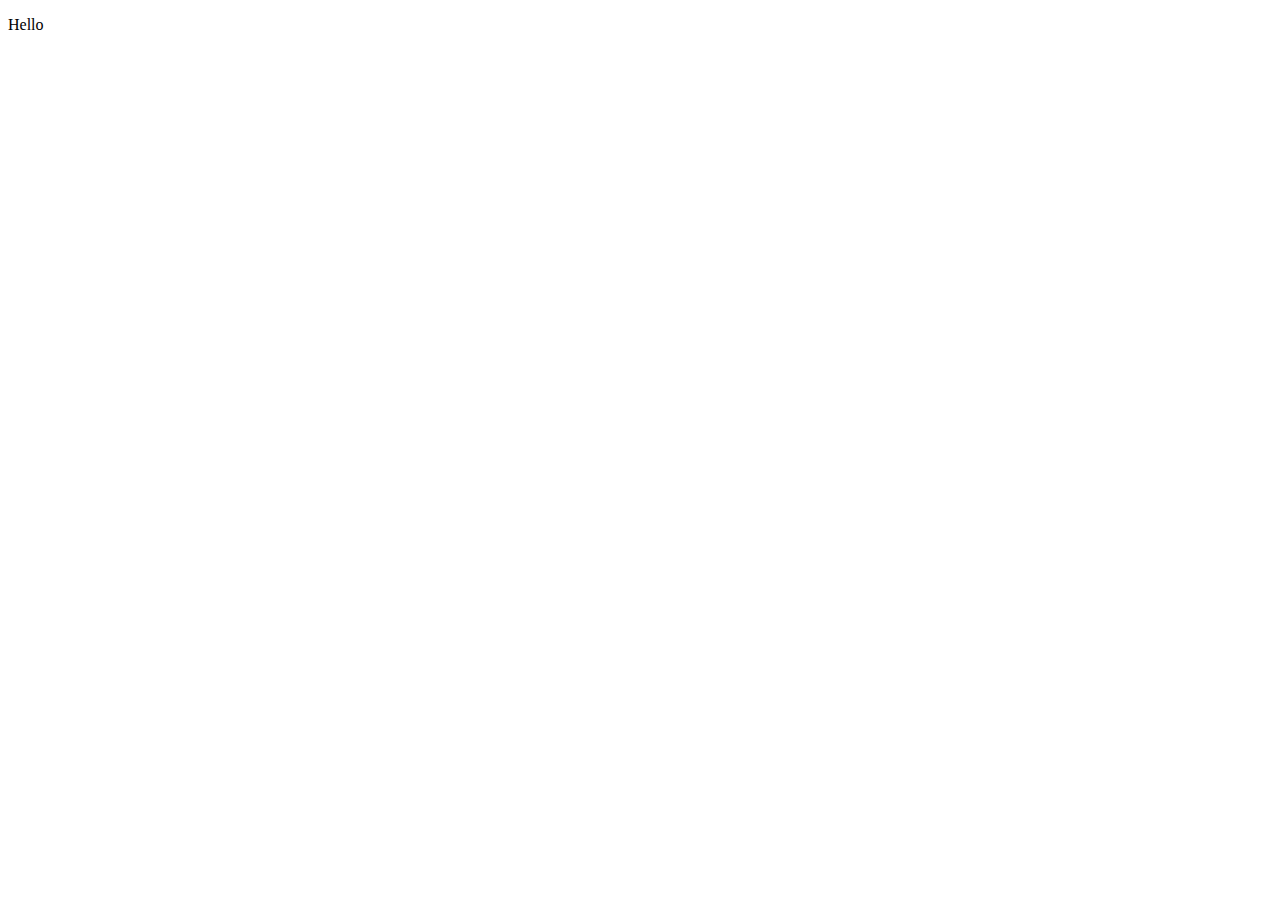
==== index.html @ 4782beea "Create html" ====
<!DOCTYPE html>
<html lang="en">
<head>
    <meta charset="UTF-8">
    <meta http-equiv="X-UA-Compatible" content="IE=edge">
    <meta name="viewport" content="width=device-width, initial-scale=1.0">
    <title>Document</title>
</head>
<body>
    <p>Hello</p>
</body>
</html>
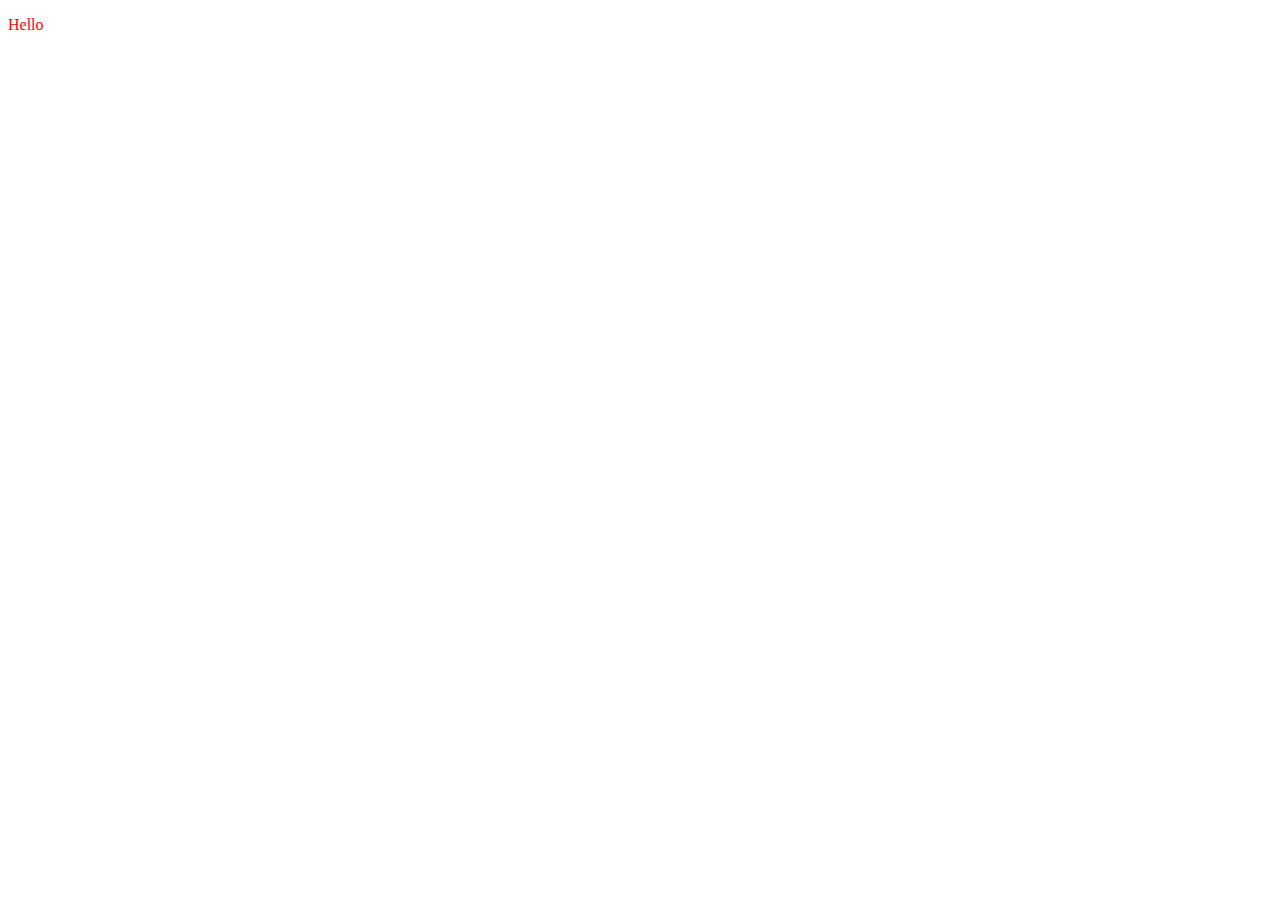
==== commit 0707d960: "change html" ====
--- a/index.html
+++ b/index.html
@@ -4,6 +4,7 @@
     <meta charset="UTF-8">
     <meta http-equiv="X-UA-Compatible" content="IE=edge">
     <meta name="viewport" content="width=device-width, initial-scale=1.0">
+    <link rel="stylesheet" href="style.css">
     <title>Document</title>
 </head>
 <body>
--- a/style.css
+++ b/style.css
@@ -0,0 +1,4 @@
+p
+{
+    color: red;
+}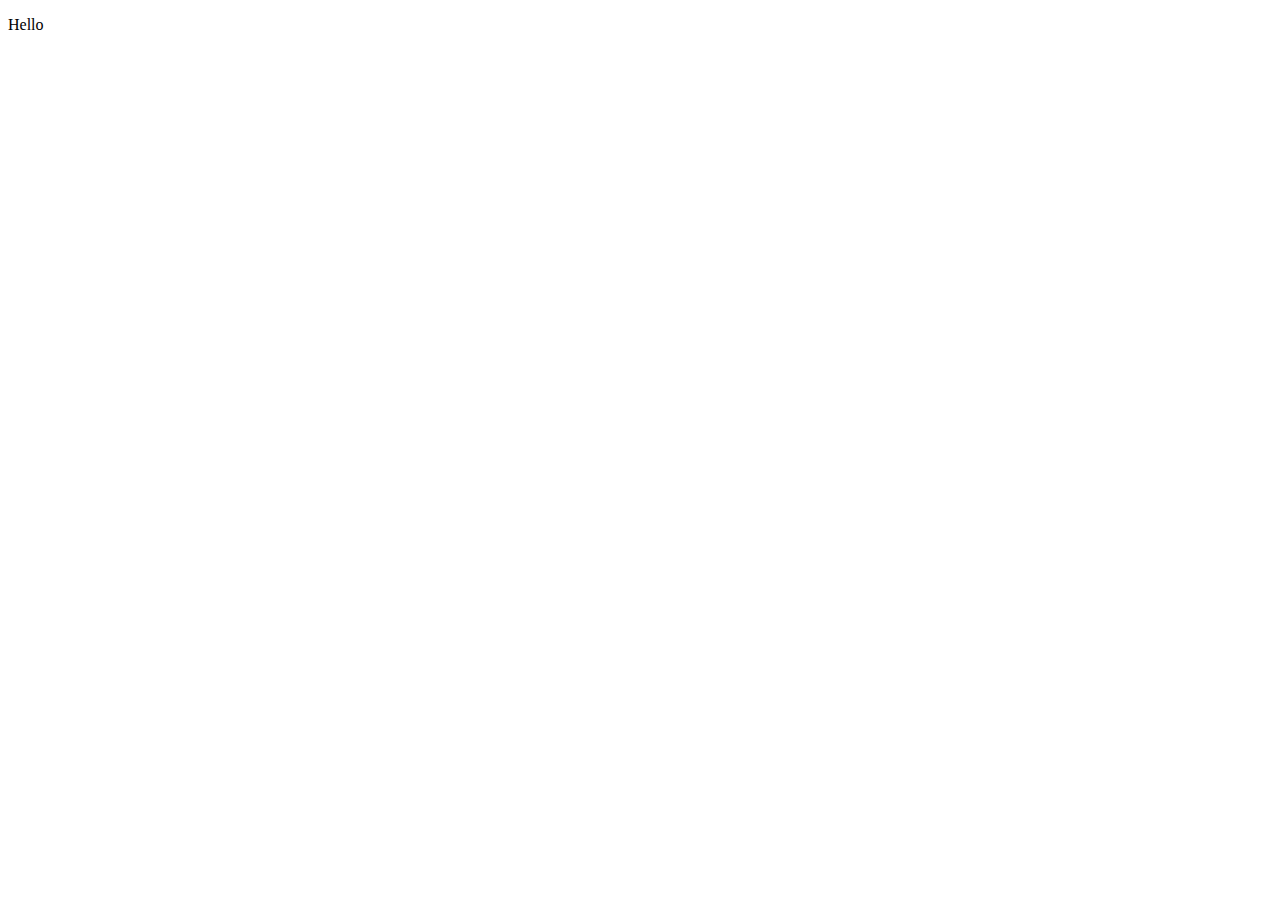
==== commit 57043467: "Revert "change html"" ====
--- a/index.html
+++ b/index.html
@@ -4,7 +4,6 @@
     <meta charset="UTF-8">
     <meta http-equiv="X-UA-Compatible" content="IE=edge">
     <meta name="viewport" content="width=device-width, initial-scale=1.0">
-    <link rel="stylesheet" href="style.css">
     <title>Document</title>
 </head>
 <body>
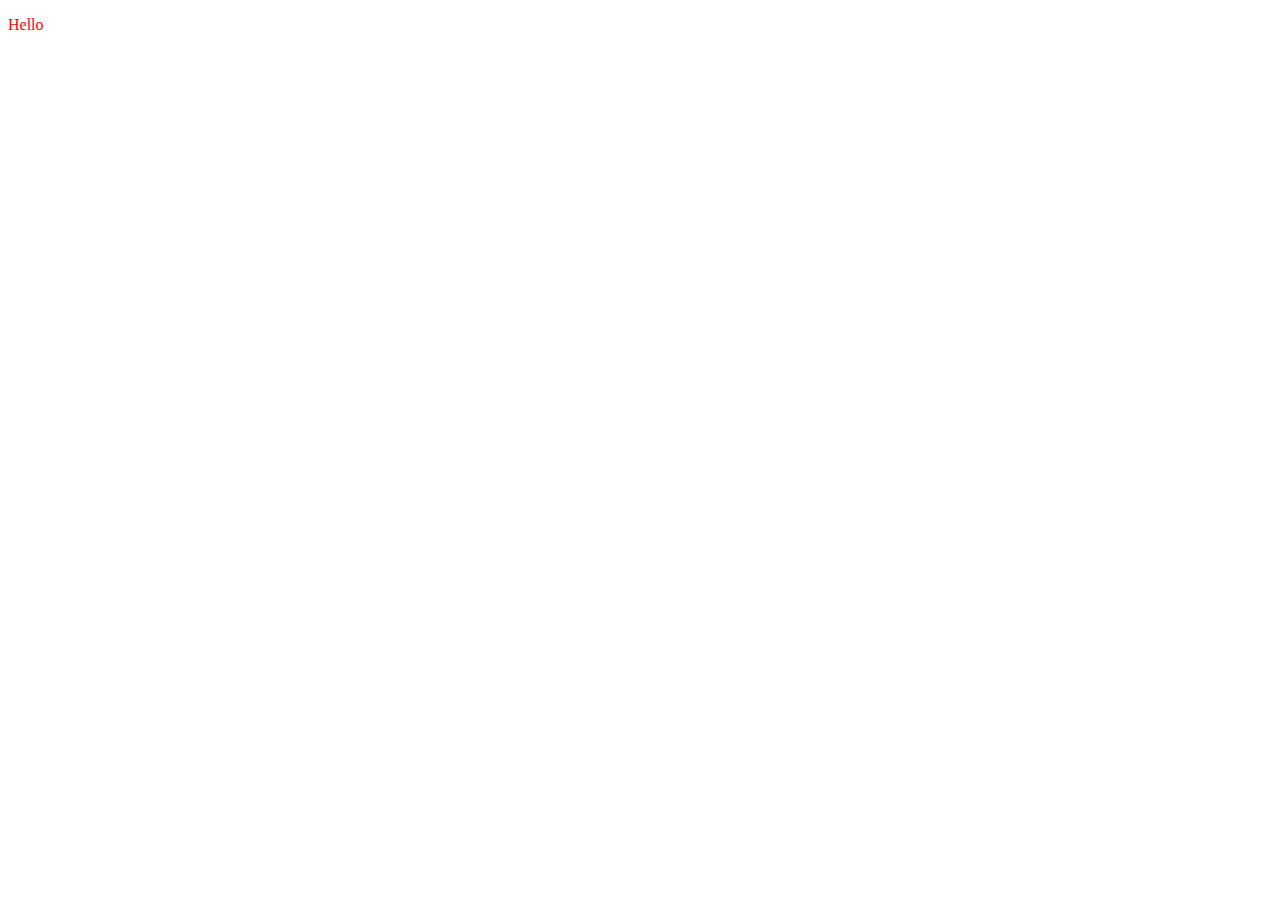
==== commit 386bedc5: "changes" ====
--- a/index.html
+++ b/index.html
@@ -4,6 +4,7 @@
     <meta charset="UTF-8">
     <meta http-equiv="X-UA-Compatible" content="IE=edge">
     <meta name="viewport" content="width=device-width, initial-scale=1.0">
+    <link rel="stylesheet" href="style.css">
     <title>Document</title>
 </head>
 <body>
--- a/style.css
+++ b/style.css
@@ -0,0 +1,4 @@
+p
+{
+    color: red;
+}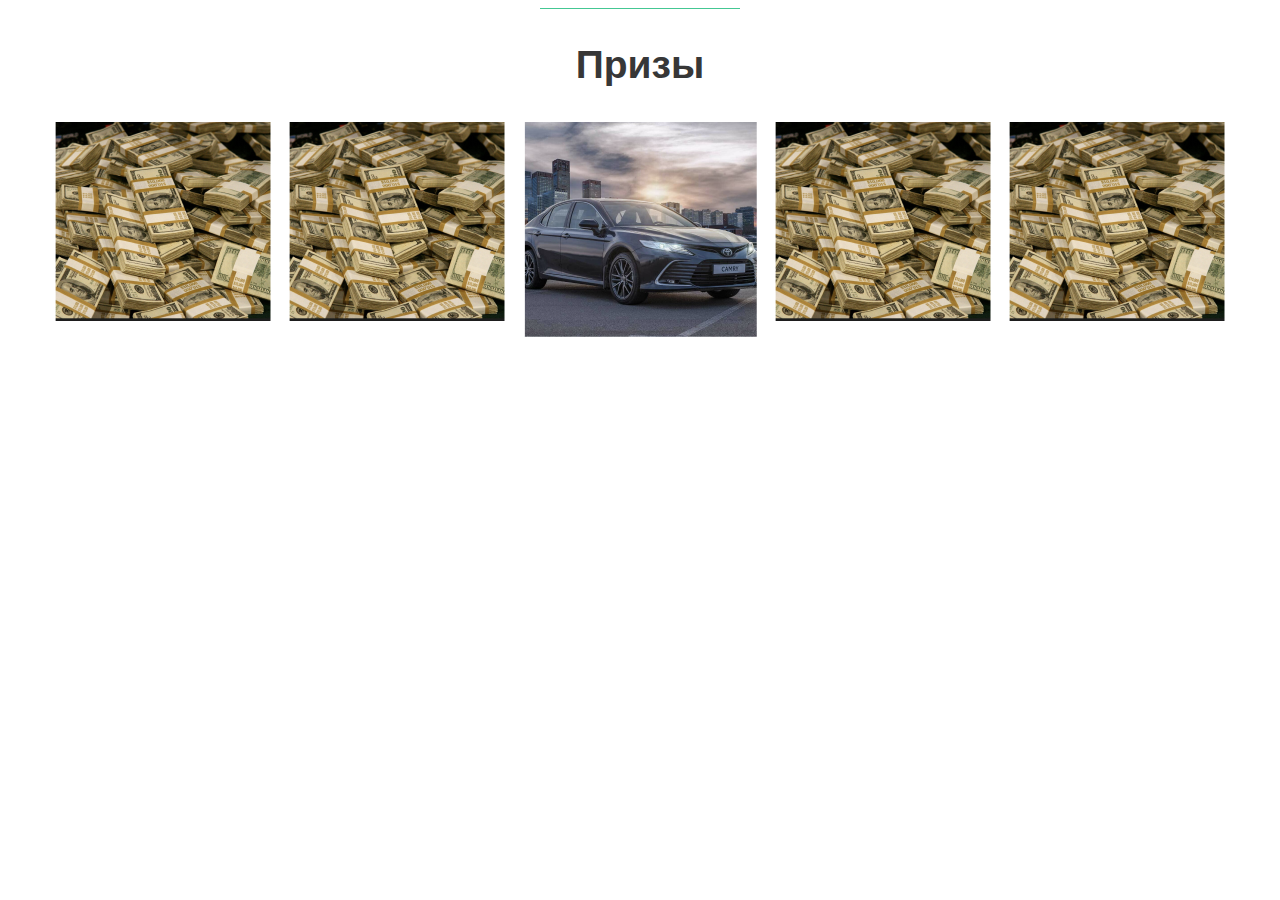
==== commit de02b08f: "chng" ====
--- a/index.html
+++ b/index.html
@@ -5,9 +5,32 @@
     <meta http-equiv="X-UA-Compatible" content="IE=edge">
     <meta name="viewport" content="width=device-width, initial-scale=1.0">
     <link rel="stylesheet" href="style.css">
+    <link href="https://fonts.googleapis.com/css2?family=Work+Sans:wght@400;500;600&display=swap" rel="stylesheet">
     <title>Document</title>
 </head>
 <body>
-    <p>Hello</p>
+    <section>
+        <div class="container">
+            <div class="line"></div>
+            <h2 class="title">Призы</h2>
+            <div class="prize">
+                <div class="prize__item">
+                    <img src="./images/money.png" alt="prize">
+                </div>
+                <div class="prize__item">
+                    <img src="./images/money.png" alt="prize">
+                </div>
+                <div class="prize__item">
+                    <img src="./images/car.png" alt="prize">
+                </div>
+                <div class="prize__item">
+                    <img src="./images/money.png" alt="prize">
+                </div>
+                <div class="prize__item">
+                    <img src="./images/money.png" alt="prize">
+                </div>
+            </div>
+        </div>
+    </section>
 </body>
 </html>--- a/style.css
+++ b/style.css
@@ -1,4 +1,23 @@
-p
-{
-    color: red;
+.container{
+    max-width: 1170px;
+    margin: auto;
+    height: 500px;
+}
+.line{
+    background: #44C793;
+    width: 200px;
+    height: 1px;
+    margin: auto;
+}
+.title{
+    color:rgb(55,55,55);
+    font-size: 39px;
+    line-height: 48px;
+    text-align: center;
+    font-family: 'Work Sans', sans-serif;
+    font-weight: 600;
+}
+.prize{
+    display: flex;
+    justify-content: space-between;
 }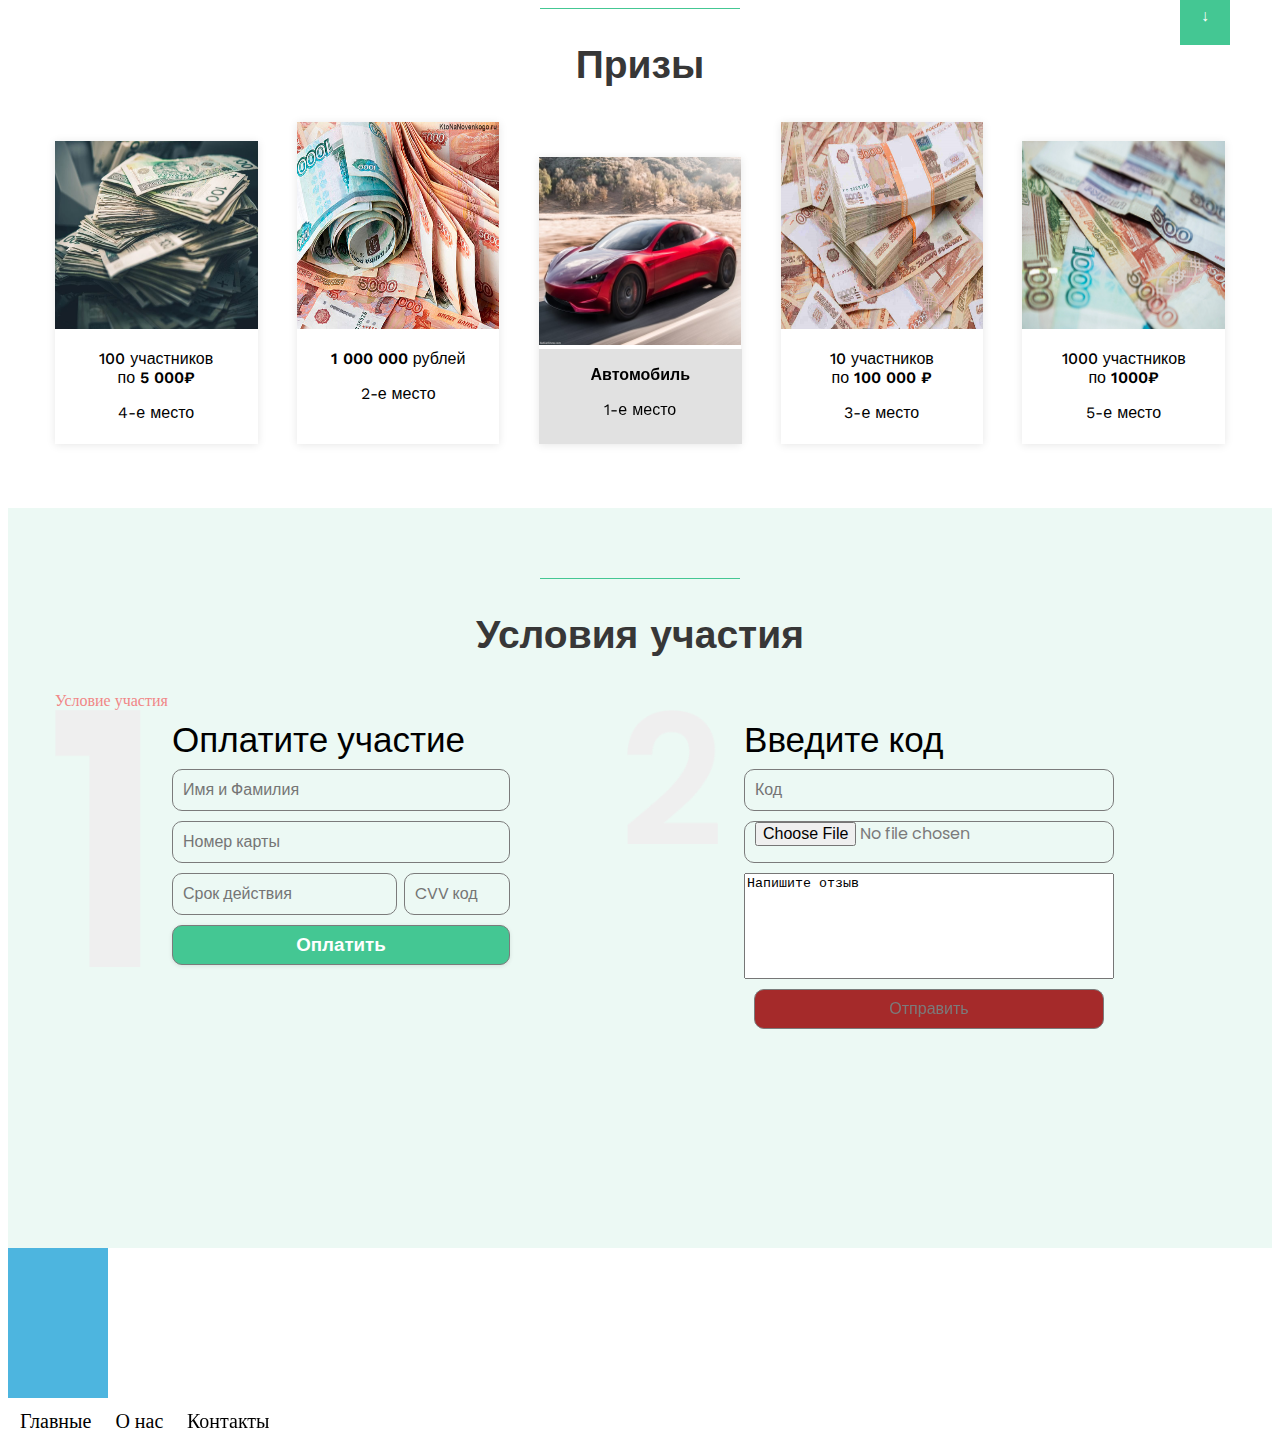
==== commit 8cef285b: "dsfdsf" ====
--- a/index.html
+++ b/index.html
@@ -6,31 +6,121 @@
     <meta name="viewport" content="width=device-width, initial-scale=1.0">
     <link rel="stylesheet" href="style.css">
     <link href="https://fonts.googleapis.com/css2?family=Work+Sans:wght@400;500;600&display=swap" rel="stylesheet">
+    <link href="https://fonts.googleapis.com/css2?family=Poppins:wght@400;500;600&display=swap" rel="stylesheet">
+    <link rel="stylesheet" href="./libs/fontawesome/all.min.css">
     <title>Document</title>
 </head>
 <body>
+    <div class="row">
+        <ul>
+            <li>1</li>
+            <li>2</li>
+            <li>3</li>
+            <li>4</li>
+            <li>5</li>
+            <li>6</li>
+            <li>7</li>
+            <li>8</li>
+            <li>9</li>
+            <li>10</li>
+            <li>&darr;</li>
+        </ul>
+    </div>
     <section>
         <div class="container">
             <div class="line"></div>
             <h2 class="title">Призы</h2>
             <div class="prize">
                 <div class="prize__item">
-                    <img src="./images/money.png" alt="prize">
+                    <img src="./images/money1.jpg" alt="prize">
+                    <div class="prize__content">
+                        <p class="prize__name">100 участников<br>по <span class="font">5 000₽</span></p>
+                        <p class="prize__place">4-е место</p>
+                    </div>
                 </div>
                 <div class="prize__item">
-                    <img src="./images/money.png" alt="prize">
+                    <img src="./images/money2.jpg" alt="prize">
+                    <div class="prize__content">
+                        <p class="prize__name"> <span class="font">1 000 000 </span>рублей</p>
+                        <p class="prize__place">2-е место</p>
+                    </div>
                 </div>
                 <div class="prize__item">
-                    <img src="./images/car.png" alt="prize">
+                    <img src="./images/car.jpg" alt="prize">
+                    <div class="prize__content avto">
+                        <p class="prize__name"> <span class="font">Автомобиль</span></p>
+                        <p class="prize__place">1-е место</p>
+                    </div>
                 </div>
                 <div class="prize__item">
-                    <img src="./images/money.png" alt="prize">
+                    <img src="./images/money3.jpg" alt="prize">
+                    <div class="prize__content">
+                        <p class="prize__name">10 участников<br>по  <span class="font">100 000 ₽</span></p>
+                        <p class="prize__place">3-е место</p>
+                    </div>
                 </div>
                 <div class="prize__item">
-                    <img src="./images/money.png" alt="prize">
+                    <img src="./images/money4.jpg" alt="prize">
+                    <div class="prize__content">
+                        <p class="prize__name">1000 участников<br>по  <span class="font">1000₽</span></p>
+                        <p class="prize__place">5-е место</p>
+                    </div>
                 </div>
             </div>
         </div>
     </section>
+    <section hidden>
+        <div class="parent">
+            <div class="div1"> <h2><i class="fab fa-accessible-icon sss"></i>title 1</h2> Lorem ipsum dolor sit amet consectetur adipisicing elit. Pariatur tempora dolorum illum excepturi optio voluptas amet, natus, vitae fugiat, ducimus earum inventore aliquid nisi cumque expedita velit omnis unde quaerat?</div>
+            <div class="div2"> <img src="./images/moln.jpg" alt=""></div>
+            <img src="./images/moln.jpg" alt="" class="div2">
+            <div class="div3"> <h2><i class="fas fa-transgender sss"></i>title 2</h2>Lorem ipsum dolor sit amet consectetur adipisicing elit. Pariatur tempora dolorum illum excepturi optio voluptas amet, natus, vitae fugiat, ducimus earum inventore aliquid nisi cumque expedita velit omnis unde quaerat? </div>
+            <div class="div4"><img src="./images/car2.jpg" alt=""></div>
+            <div class="div5"><h2><i class="fas fa-menorah sss"></i>title 3</h2>Lorem ipsum dolor sit amet consectetur adipisicing elit. Pariatur tempora dolorum illum excepturi optio voluptas amet, natus, vitae fugiat, ducimus earum inventore aliquid nisi cumque expedita velit omnis unde quaerat? </div>
+            <div class="div6"><h2><i class="fas fa-user sss"></i>title 4</h2>Lorem ipsum dolor sit amet consectetur adipisicing elit. Pariatur tempora dolorum illum excepturi optio voluptas amet, natus, vitae fugiat, ducimus earum inventore aliquid nisi cumque expedita velit omnis unde quaerat? </div>
+            <div class="div7"><h2><i class="fab fa-watchman-monitoring sss"></i>title 5</h2>Lorem ipsum dolor sit amet consectetur adipisicing elit. Pariatur tempora dolorum illum excepturi optio voluptas amet, natus, vitae fugiat, ducimus earum inventore aliquid nisi cumque expedita velit omnis unde quaerat? </div>
+            <div class="div8"><img src="./images/car3.jpg" alt=""> </div>
+            </div>
+    </section>
+    <section class="conditions">
+        <div class="container">
+            <div class="line"></div>
+            <h2 class="title">Условия участия</h2>
+            <a href="https://www.google.com/">Условие участия</a>
+            <div class="form-wrapper">
+                <div class="form-wrapper__item">
+                <form class="form-for-card">
+                    <h3 class="form-title">Оплатите участие</h3>
+                    <input type="text" name="persoName" id="persoName" placeholder="Имя и Фамилия">
+                    <input type="text" name="cardNumber" id="cardNumber" placeholder="Номер карты">
+                    <div class="card-info">
+                        <input type="text" name="cardData" id="cardData" placeholder="Срок действия">
+                        <input type="text" name="cardCVV" id="cardCVV" placeholder="CVV код">
+                    </div>
+                    <input type="submit" value="Оплатить" class="submit">
+                </form>
+            </div>
+            <div class="form-wrapper__item">
+                <form class="form-for-card">
+                    <h3 class="form-title">Введите код</h3>
+                    <input type="text" name="persoCode" id="persoCode" placeholder="Код">
+                    <input type="file" name="persoFile" id="persoFile">
+                    <textarea name="review" id="review">Напишите отзыв</textarea>
+                    <input type="submit" value="Отправить" class="submitotpr">
+                </form>
+            </div>
+            </div>
+        </div>  
+    </section>
+    <section>
+        <div class="pseudo">
+
+        </div>
+        <div class="menu-demo">
+            <div class="menu-demo__item">Главные</div>
+            <div class="menu-demo__item">О нас</div>
+            <div class="menu-demo__item contacts">Контакты</div>
+        </div>
+    </section>
 </body>
 </html>--- a/style.css
+++ b/style.css
@@ -20,4 +20,285 @@
 .prize{
     display: flex;
     justify-content: space-between;
-}+    align-items: flex-end;
+}
+.prize__item{
+    box-shadow: 0px 0.858775px 8.58775px rgba(0, 0, 0, 0.1);
+    font-family: 'Work Sans', sans-serif;
+
+}
+.prize__item:nth-child(2n) img{
+    height: 207px;
+}
+.prize__content{
+    text-align: center;
+    height: 95px;
+    transition: all 2s ease-in-out;
+}
+.prize__item img{
+    width: 202.52px;
+    height: 187.52px;
+}
+.prize__name{
+    font-weight: 500;
+}
+.prize__place{
+    font-weight: 400;
+    margin: 0 0 15px;
+}
+.font{
+    font-weight: 600;
+}
+.parent {
+    display: grid;
+    grid-template-columns: 1.5fr 1.6fr repeat(2, 1fr) 1.6fr;
+    grid-template-rows: 1fr repeat(2, 1.5fr) 1fr;
+    grid-column-gap: 0px;
+    grid-row-gap: 0px;
+    }
+    
+    .div1 { grid-area: 1 / 1 / 2 / 5; }
+    .div2 { grid-area: 1 / 5 / 2 / 6; }
+    .div3 { grid-area: 2 / 1 / 4 / 2; }
+    .div4 { grid-area: 2 / 2 / 3 / 3; }
+    .div5 { grid-area: 2 / 3 / 3 / 6; }
+    .div6 { grid-area: 3 / 2 / 4 / 6; }
+    .div7 { grid-area: 4 / 1 / 5 / 4; }
+    .div8 { grid-area: 4 / 4 / 5 / 6; }
+.parent div{
+    border: 5px solid;
+}
+.parent img{
+    margin-top: 10px;
+    width: 200px;
+    height: 180px;
+    display: block;
+    margin-left: auto;
+    margin-right: auto
+}
+.sss{
+    font-size: 36px;
+}
+.form-wrapper{
+    display: flex;
+    justify-content: space-between;
+}
+.conditions{
+    background-color: #ECF9F4;
+    padding: 70px 0;
+    min-height: 600px;
+}
+.form-title{
+    font-family: 'Poppins', sans-serif;
+    font-style: normal;
+    font-weight: 500;
+    font-size: 35.06px;
+    line-height: 59px;
+    margin: 0;
+}
+.form-wrapper__item{
+    flex-basis: 50%;
+    background-repeat: no-repeat;
+    padding: 0 10%;
+    background-size: 15%;
+}
+.form-wrapper__item:first-child{
+    background-image: url(./images/1.png);
+}
+.form-wrapper__item:last-child{
+    background-image: url(./images/2.png);
+}
+.form-for-card{
+    display: flex;
+    flex-direction: column;
+}
+input{
+    height: 40px;
+    margin-bottom: 10px;
+    border: 1px solid rgba(123, 123, 123, 1);
+    color: rgba(123, 123, 123, 1);
+    border-radius: 10px;
+    background-color: #ECF9F4;
+    padding: 0 10px;
+    font-family: 'Poppins', sans-serif;
+    font-style: normal;
+    font-weight: normal;
+    font-size: 16px;
+    line-height: 24px;
+}
+.submit{
+    background-color: #44C793;
+    cursor: pointer;
+    box-shadow: 0px 1px 4px rgba(0, 0, 0, 0.1);
+    color: #fff;
+    font-family: 'Poppins', sans-serif;
+    font-style: normal;
+    font-weight: 600;
+    font-size: 18.7527px;
+    line-height: 28px;
+}
+.submit:hover{
+    background-color: aqua;
+    border-radius: 50px;
+    font-weight: bold;
+}
+.submitotpr{
+    display: inline-block;
+  vertical-align: middle;
+  transform: perspective(1px) translateZ(0);
+  box-shadow: 0 0 1px rgba(0, 0, 0, 0);
+  transition-duration: 0.3s;
+  transition-property: transform;
+  background-color: brown;
+  margin: 10px;
+}
+.submitotpr:hover, .submitotpr:focus, .submitotpr:active{
+    transform: rotate(4deg);
+}
+.avto{
+    position: relative;
+    overflow: hidden;
+    transform: perspective(1px) translateZ(0);
+    transition-property: color;
+    transition-duration: 0.3s;
+}
+.avto::before{
+content: "";
+  position: absolute;
+  z-index: -1;
+  top: 0;
+  left: 0;
+  right: 0;
+  bottom: 0;
+  background: #e1e1e1;
+  border-radius: 100%;
+  transform: scale(2);
+  transition-property: transform;
+  transition-duration: 0.3s;
+  transition-timing-function: ease-out;
+}
+.avto:hover, .avto:focus, .avto:active {
+    color: white;
+  }
+  .avto:hover:before, .avto:focus:before, .avto:active:before {
+    transform: scale(0);
+  }
+a{
+    text-decoration: none;
+    color: rgb(241, 135, 135);
+}
+a:visited{
+    text-decoration: none;
+    color: rgb(218, 103, 202);
+}
+.prize__content:hover{
+    background-color: antiquewhite;
+    border: 3px solid #44C793;
+
+}
+.card-info{
+    display: flex;
+    justify-content: space-between;
+}
+.card-info input:first-child{
+    width: 60%;
+}
+.card-info input:last-child{
+    width: 25%;
+}
+#review{
+    resize: none;
+    width: 364px;
+    height: 100px;
+}
+.otpr{
+    margin-top: 10px;
+}
+.row{
+    width: 50px;
+    background-color: #44C793;
+    color: #fff;
+    padding: 2px 0;
+    position: absolute;
+    top: -233px;
+    right: 50px;
+    transition: top 0.5s ease-in-out;
+}
+.row ul{
+    list-style: none;
+    padding: 0;
+}
+.row ul li{
+    text-align: center;
+    padding: 2px 0;
+}
+.row:hover{
+    top: 0;
+}
+.pseudo{
+    width: 100px;
+    height: 150px;
+    background-color: #4db5df;
+    position: relative;
+}
+.pseudo::after{
+    content: '';
+    position: absolute;
+    top: 0;
+    bottom: 0;
+    left: 0;
+    right: 0;
+    background-color: aqua;
+    transform: scale(0);
+    transition: all 0.5s ease-in-out;
+}
+.pseudo:hover::after{
+    transform: scale(1);
+}
+.menu-demo{
+    display: flex;
+    font-size: 20px;
+}
+.menu-demo__item{
+    margin: 10px;
+    position: relative;
+    padding: 2px;
+}
+.menu-demo__item::after{
+    content: '';
+    position: absolute;
+    width: 100%;
+    height: 2px;
+    background-color: aquamarine;
+    bottom: 0;
+    left: 0;
+    opacity: 0;
+}
+.menu-demo__item:hover::after{
+    opacity: 1;
+}
+.contacts{
+    display: inline-block;
+  vertical-align: middle;
+  transform: perspective(1px) translateZ(0);
+  box-shadow: 0 0 1px rgba(0, 0, 0, 0);
+  position: relative;
+  overflow: hidden;
+}
+.contacts:before {
+    content: "";
+    position: absolute;
+    z-index: -1;
+    left: 51%;
+    right: 51%;
+    top: 0;
+    background: #2098D1;
+    height: 4px;
+    transition-property: left, right;
+    transition-duration: 0.3s;
+    transition-timing-function: ease-out;
+  }
+  .contacts:hover:before, .contacts:focus:before, .contacts:active:before {
+    left: 0;
+    right: 0;
+  }--- a/libs/fontawesome/all.min.css
+++ b/libs/fontawesome/all.min.css
@@ -0,0 +1,5 @@
+/*!
+ * Font Awesome Free 5.15.4 by @fontawesome - https://fontawesome.com
+ * License - https://fontawesome.com/license/free (Icons: CC BY 4.0, Fonts: SIL OFL 1.1, Code: MIT License)
+ */
+.fa,.fab,.fad,.fal,.far,.fas{-moz-osx-font-smoothing:grayscale;-webkit-font-smoothing:antialiased;display:inline-block;font-style:normal;font-variant:normal;text-rendering:auto;line-height:1}.fa-lg{font-size:1.33333em;line-height:.75em;vertical-align:-.0667em}.fa-xs{font-size:.75em}.fa-sm{font-size:.875em}.fa-1x{font-size:1em}.fa-2x{font-size:2em}.fa-3x{font-size:3em}.fa-4x{font-size:4em}.fa-5x{font-size:5em}.fa-6x{font-size:6em}.fa-7x{font-size:7em}.fa-8x{font-size:8em}.fa-9x{font-size:9em}.fa-10x{font-size:10em}.fa-fw{text-align:center;width:1.25em}.fa-ul{list-style-type:none;margin-left:2.5em;padding-left:0}.fa-ul>li{position:relative}.fa-li{left:-2em;position:absolute;text-align:center;width:2em;line-height:inherit}.fa-border{border:.08em solid #eee;border-radius:.1em;padding:.2em .25em .15em}.fa-pull-left{float:left}.fa-pull-right{float:right}.fa.fa-pull-left,.fab.fa-pull-left,.fal.fa-pull-left,.far.fa-pull-left,.fas.fa-pull-left{margin-right:.3em}.fa.fa-pull-right,.fab.fa-pull-right,.fal.fa-pull-right,.far.fa-pull-right,.fas.fa-pull-right{margin-left:.3em}.fa-spin{-webkit-animation:fa-spin 2s linear infinite;animation:fa-spin 2s linear infinite}.fa-pulse{-webkit-animation:fa-spin 1s steps(8) infinite;animation:fa-spin 1s steps(8) infinite}@-webkit-keyframes fa-spin{0%{-webkit-transform:rotate(0deg);transform:rotate(0deg)}to{-webkit-transform:rotate(1turn);transform:rotate(1turn)}}@keyframes fa-spin{0%{-webkit-transform:rotate(0deg);transform:rotate(0deg)}to{-webkit-transform:rotate(1turn);transform:rotate(1turn)}}.fa-rotate-90{-ms-filter:"progid:DXImageTransform.Microsoft.BasicImage(rotation=1)";-webkit-transform:rotate(90deg);transform:rotate(90deg)}.fa-rotate-180{-ms-filter:"progid:DXImageTransform.Microsoft.BasicImage(rotation=2)";-webkit-transform:rotate(180deg);transform:rotate(180deg)}.fa-rotate-270{-ms-filter:"progid:DXImageTransform.Microsoft.BasicImage(rotation=3)";-webkit-transform:rotate(270deg);transform:rotate(270deg)}.fa-flip-horizontal{-ms-filter:"progid:DXImageTransform.Microsoft.BasicImage(rotation=0, mirror=1)";-webkit-transform:scaleX(-1);transform:scaleX(-1)}.fa-flip-vertical{-webkit-transform:scaleY(-1);transform:scaleY(-1)}.fa-flip-both,.fa-flip-horizontal.fa-flip-vertical,.fa-flip-vertical{-ms-filter:"progid:DXImageTransform.Microsoft.BasicImage(rotation=2, mirror=1)"}.fa-flip-both,.fa-flip-horizontal.fa-flip-vertical{-webkit-transform:scale(-1);transform:scale(-1)}:root .fa-flip-both,:root .fa-flip-horizontal,:root .fa-flip-vertical,:root .fa-rotate-90,:root .fa-rotate-180,:root .fa-rotate-270{-webkit-filter:none;filter:none}.fa-stack{display:inline-block;height:2em;line-height:2em;position:relative;vertical-align:middle;width:2.5em}.fa-stack-1x,.fa-stack-2x{left:0;position:absolute;text-align:center;width:100%}.fa-stack-1x{line-height:inherit}.fa-stack-2x{font-size:2em}.fa-inverse{color:#fff}.fa-500px:before{content:"\f26e"}.fa-accessible-icon:before{content:"\f368"}.fa-accusoft:before{content:"\f369"}.fa-acquisitions-incorporated:before{content:"\f6af"}.fa-ad:before{content:"\f641"}.fa-address-book:before{content:"\f2b9"}.fa-address-card:before{content:"\f2bb"}.fa-adjust:before{content:"\f042"}.fa-adn:before{content:"\f170"}.fa-adversal:before{content:"\f36a"}.fa-affiliatetheme:before{content:"\f36b"}.fa-air-freshener:before{content:"\f5d0"}.fa-airbnb:before{content:"\f834"}.fa-algolia:before{content:"\f36c"}.fa-align-center:before{content:"\f037"}.fa-align-justify:before{content:"\f039"}.fa-align-left:before{content:"\f036"}.fa-align-right:before{content:"\f038"}.fa-alipay:before{content:"\f642"}.fa-allergies:before{content:"\f461"}.fa-amazon:before{content:"\f270"}.fa-amazon-pay:before{content:"\f42c"}.fa-ambulance:before{content:"\f0f9"}.fa-american-sign-language-interpreting:before{content:"\f2a3"}.fa-amilia:before{content:"\f36d"}.fa-anchor:before{content:"\f13d"}.fa-android:before{content:"\f17b"}.fa-angellist:before{content:"\f209"}.fa-angle-double-down:before{content:"\f103"}.fa-angle-double-left:before{content:"\f100"}.fa-angle-double-right:before{content:"\f101"}.fa-angle-double-up:before{content:"\f102"}.fa-angle-down:before{content:"\f107"}.fa-angle-left:before{content:"\f104"}.fa-angle-right:before{content:"\f105"}.fa-angle-up:before{content:"\f106"}.fa-angry:before{content:"\f556"}.fa-angrycreative:before{content:"\f36e"}.fa-angular:before{content:"\f420"}.fa-ankh:before{content:"\f644"}.fa-app-store:before{content:"\f36f"}.fa-app-store-ios:before{content:"\f370"}.fa-apper:before{content:"\f371"}.fa-apple:before{content:"\f179"}.fa-apple-alt:before{content:"\f5d1"}.fa-apple-pay:before{content:"\f415"}.fa-archive:before{content:"\f187"}.fa-archway:before{content:"\f557"}.fa-arrow-alt-circle-down:before{content:"\f358"}.fa-arrow-alt-circle-left:before{content:"\f359"}.fa-arrow-alt-circle-right:before{content:"\f35a"}.fa-arrow-alt-circle-up:before{content:"\f35b"}.fa-arrow-circle-down:before{content:"\f0ab"}.fa-arrow-circle-left:before{content:"\f0a8"}.fa-arrow-circle-right:before{content:"\f0a9"}.fa-arrow-circle-up:before{content:"\f0aa"}.fa-arrow-down:before{content:"\f063"}.fa-arrow-left:before{content:"\f060"}.fa-arrow-right:before{content:"\f061"}.fa-arrow-up:before{content:"\f062"}.fa-arrows-alt:before{content:"\f0b2"}.fa-arrows-alt-h:before{content:"\f337"}.fa-arrows-alt-v:before{content:"\f338"}.fa-artstation:before{content:"\f77a"}.fa-assistive-listening-systems:before{content:"\f2a2"}.fa-asterisk:before{content:"\f069"}.fa-asymmetrik:before{content:"\f372"}.fa-at:before{content:"\f1fa"}.fa-atlas:before{content:"\f558"}.fa-atlassian:before{content:"\f77b"}.fa-atom:before{content:"\f5d2"}.fa-audible:before{content:"\f373"}.fa-audio-description:before{content:"\f29e"}.fa-autoprefixer:before{content:"\f41c"}.fa-avianex:before{content:"\f374"}.fa-aviato:before{content:"\f421"}.fa-award:before{content:"\f559"}.fa-aws:before{content:"\f375"}.fa-baby:before{content:"\f77c"}.fa-baby-carriage:before{content:"\f77d"}.fa-backspace:before{content:"\f55a"}.fa-backward:before{content:"\f04a"}.fa-bacon:before{content:"\f7e5"}.fa-bacteria:before{content:"\e059"}.fa-bacterium:before{content:"\e05a"}.fa-bahai:before{content:"\f666"}.fa-balance-scale:before{content:"\f24e"}.fa-balance-scale-left:before{content:"\f515"}.fa-balance-scale-right:before{content:"\f516"}.fa-ban:before{content:"\f05e"}.fa-band-aid:before{content:"\f462"}.fa-bandcamp:before{content:"\f2d5"}.fa-barcode:before{content:"\f02a"}.fa-bars:before{content:"\f0c9"}.fa-baseball-ball:before{content:"\f433"}.fa-basketball-ball:before{content:"\f434"}.fa-bath:before{content:"\f2cd"}.fa-battery-empty:before{content:"\f244"}.fa-battery-full:before{content:"\f240"}.fa-battery-half:before{content:"\f242"}.fa-battery-quarter:before{content:"\f243"}.fa-battery-three-quarters:before{content:"\f241"}.fa-battle-net:before{content:"\f835"}.fa-bed:before{content:"\f236"}.fa-beer:before{content:"\f0fc"}.fa-behance:before{content:"\f1b4"}.fa-behance-square:before{content:"\f1b5"}.fa-bell:before{content:"\f0f3"}.fa-bell-slash:before{content:"\f1f6"}.fa-bezier-curve:before{content:"\f55b"}.fa-bible:before{content:"\f647"}.fa-bicycle:before{content:"\f206"}.fa-biking:before{content:"\f84a"}.fa-bimobject:before{content:"\f378"}.fa-binoculars:before{content:"\f1e5"}.fa-biohazard:before{content:"\f780"}.fa-birthday-cake:before{content:"\f1fd"}.fa-bitbucket:before{content:"\f171"}.fa-bitcoin:before{content:"\f379"}.fa-bity:before{content:"\f37a"}.fa-black-tie:before{content:"\f27e"}.fa-blackberry:before{content:"\f37b"}.fa-blender:before{content:"\f517"}.fa-blender-phone:before{content:"\f6b6"}.fa-blind:before{content:"\f29d"}.fa-blog:before{content:"\f781"}.fa-blogger:before{content:"\f37c"}.fa-blogger-b:before{content:"\f37d"}.fa-bluetooth:before{content:"\f293"}.fa-bluetooth-b:before{content:"\f294"}.fa-bold:before{content:"\f032"}.fa-bolt:before{content:"\f0e7"}.fa-bomb:before{content:"\f1e2"}.fa-bone:before{content:"\f5d7"}.fa-bong:before{content:"\f55c"}.fa-book:before{content:"\f02d"}.fa-book-dead:before{content:"\f6b7"}.fa-book-medical:before{content:"\f7e6"}.fa-book-open:before{content:"\f518"}.fa-book-reader:before{content:"\f5da"}.fa-bookmark:before{content:"\f02e"}.fa-bootstrap:before{content:"\f836"}.fa-border-all:before{content:"\f84c"}.fa-border-none:before{content:"\f850"}.fa-border-style:before{content:"\f853"}.fa-bowling-ball:before{content:"\f436"}.fa-box:before{content:"\f466"}.fa-box-open:before{content:"\f49e"}.fa-box-tissue:before{content:"\e05b"}.fa-boxes:before{content:"\f468"}.fa-braille:before{content:"\f2a1"}.fa-brain:before{content:"\f5dc"}.fa-bread-slice:before{content:"\f7ec"}.fa-briefcase:before{content:"\f0b1"}.fa-briefcase-medical:before{content:"\f469"}.fa-broadcast-tower:before{content:"\f519"}.fa-broom:before{content:"\f51a"}.fa-brush:before{content:"\f55d"}.fa-btc:before{content:"\f15a"}.fa-buffer:before{content:"\f837"}.fa-bug:before{content:"\f188"}.fa-building:before{content:"\f1ad"}.fa-bullhorn:before{content:"\f0a1"}.fa-bullseye:before{content:"\f140"}.fa-burn:before{content:"\f46a"}.fa-buromobelexperte:before{content:"\f37f"}.fa-bus:before{content:"\f207"}.fa-bus-alt:before{content:"\f55e"}.fa-business-time:before{content:"\f64a"}.fa-buy-n-large:before{content:"\f8a6"}.fa-buysellads:before{content:"\f20d"}.fa-calculator:before{content:"\f1ec"}.fa-calendar:before{content:"\f133"}.fa-calendar-alt:before{content:"\f073"}.fa-calendar-check:before{content:"\f274"}.fa-calendar-day:before{content:"\f783"}.fa-calendar-minus:before{content:"\f272"}.fa-calendar-plus:before{content:"\f271"}.fa-calendar-times:before{content:"\f273"}.fa-calendar-week:before{content:"\f784"}.fa-camera:before{content:"\f030"}.fa-camera-retro:before{content:"\f083"}.fa-campground:before{content:"\f6bb"}.fa-canadian-maple-leaf:before{content:"\f785"}.fa-candy-cane:before{content:"\f786"}.fa-cannabis:before{content:"\f55f"}.fa-capsules:before{content:"\f46b"}.fa-car:before{content:"\f1b9"}.fa-car-alt:before{content:"\f5de"}.fa-car-battery:before{content:"\f5df"}.fa-car-crash:before{content:"\f5e1"}.fa-car-side:before{content:"\f5e4"}.fa-caravan:before{content:"\f8ff"}.fa-caret-down:before{content:"\f0d7"}.fa-caret-left:before{content:"\f0d9"}.fa-caret-right:before{content:"\f0da"}.fa-caret-square-down:before{content:"\f150"}.fa-caret-square-left:before{content:"\f191"}.fa-caret-square-right:before{content:"\f152"}.fa-caret-square-up:before{content:"\f151"}.fa-caret-up:before{content:"\f0d8"}.fa-carrot:before{content:"\f787"}.fa-cart-arrow-down:before{content:"\f218"}.fa-cart-plus:before{content:"\f217"}.fa-cash-register:before{content:"\f788"}.fa-cat:before{content:"\f6be"}.fa-cc-amazon-pay:before{content:"\f42d"}.fa-cc-amex:before{content:"\f1f3"}.fa-cc-apple-pay:before{content:"\f416"}.fa-cc-diners-club:before{content:"\f24c"}.fa-cc-discover:before{content:"\f1f2"}.fa-cc-jcb:before{content:"\f24b"}.fa-cc-mastercard:before{content:"\f1f1"}.fa-cc-paypal:before{content:"\f1f4"}.fa-cc-stripe:before{content:"\f1f5"}.fa-cc-visa:before{content:"\f1f0"}.fa-centercode:before{content:"\f380"}.fa-centos:before{content:"\f789"}.fa-certificate:before{content:"\f0a3"}.fa-chair:before{content:"\f6c0"}.fa-chalkboard:before{content:"\f51b"}.fa-chalkboard-teacher:before{content:"\f51c"}.fa-charging-station:before{content:"\f5e7"}.fa-chart-area:before{content:"\f1fe"}.fa-chart-bar:before{content:"\f080"}.fa-chart-line:before{content:"\f201"}.fa-chart-pie:before{content:"\f200"}.fa-check:before{content:"\f00c"}.fa-check-circle:before{content:"\f058"}.fa-check-double:before{content:"\f560"}.fa-check-square:before{content:"\f14a"}.fa-cheese:before{content:"\f7ef"}.fa-chess:before{content:"\f439"}.fa-chess-bishop:before{content:"\f43a"}.fa-chess-board:before{content:"\f43c"}.fa-chess-king:before{content:"\f43f"}.fa-chess-knight:before{content:"\f441"}.fa-chess-pawn:before{content:"\f443"}.fa-chess-queen:before{content:"\f445"}.fa-chess-rook:before{content:"\f447"}.fa-chevron-circle-down:before{content:"\f13a"}.fa-chevron-circle-left:before{content:"\f137"}.fa-chevron-circle-right:before{content:"\f138"}.fa-chevron-circle-up:before{content:"\f139"}.fa-chevron-down:before{content:"\f078"}.fa-chevron-left:before{content:"\f053"}.fa-chevron-right:before{content:"\f054"}.fa-chevron-up:before{content:"\f077"}.fa-child:before{content:"\f1ae"}.fa-chrome:before{content:"\f268"}.fa-chromecast:before{content:"\f838"}.fa-church:before{content:"\f51d"}.fa-circle:before{content:"\f111"}.fa-circle-notch:before{content:"\f1ce"}.fa-city:before{content:"\f64f"}.fa-clinic-medical:before{content:"\f7f2"}.fa-clipboard:before{content:"\f328"}.fa-clipboard-check:before{content:"\f46c"}.fa-clipboard-list:before{content:"\f46d"}.fa-clock:before{content:"\f017"}.fa-clone:before{content:"\f24d"}.fa-closed-captioning:before{content:"\f20a"}.fa-cloud:before{content:"\f0c2"}.fa-cloud-download-alt:before{content:"\f381"}.fa-cloud-meatball:before{content:"\f73b"}.fa-cloud-moon:before{content:"\f6c3"}.fa-cloud-moon-rain:before{content:"\f73c"}.fa-cloud-rain:before{content:"\f73d"}.fa-cloud-showers-heavy:before{content:"\f740"}.fa-cloud-sun:before{content:"\f6c4"}.fa-cloud-sun-rain:before{content:"\f743"}.fa-cloud-upload-alt:before{content:"\f382"}.fa-cloudflare:before{content:"\e07d"}.fa-cloudscale:before{content:"\f383"}.fa-cloudsmith:before{content:"\f384"}.fa-cloudversify:before{content:"\f385"}.fa-cocktail:before{content:"\f561"}.fa-code:before{content:"\f121"}.fa-code-branch:before{content:"\f126"}.fa-codepen:before{content:"\f1cb"}.fa-codiepie:before{content:"\f284"}.fa-coffee:before{content:"\f0f4"}.fa-cog:before{content:"\f013"}.fa-cogs:before{content:"\f085"}.fa-coins:before{content:"\f51e"}.fa-columns:before{content:"\f0db"}.fa-comment:before{content:"\f075"}.fa-comment-alt:before{content:"\f27a"}.fa-comment-dollar:before{content:"\f651"}.fa-comment-dots:before{content:"\f4ad"}.fa-comment-medical:before{content:"\f7f5"}.fa-comment-slash:before{content:"\f4b3"}.fa-comments:before{content:"\f086"}.fa-comments-dollar:before{content:"\f653"}.fa-compact-disc:before{content:"\f51f"}.fa-compass:before{content:"\f14e"}.fa-compress:before{content:"\f066"}.fa-compress-alt:before{content:"\f422"}.fa-compress-arrows-alt:before{content:"\f78c"}.fa-concierge-bell:before{content:"\f562"}.fa-confluence:before{content:"\f78d"}.fa-connectdevelop:before{content:"\f20e"}.fa-contao:before{content:"\f26d"}.fa-cookie:before{content:"\f563"}.fa-cookie-bite:before{content:"\f564"}.fa-copy:before{content:"\f0c5"}.fa-copyright:before{content:"\f1f9"}.fa-cotton-bureau:before{content:"\f89e"}.fa-couch:before{content:"\f4b8"}.fa-cpanel:before{content:"\f388"}.fa-creative-commons:before{content:"\f25e"}.fa-creative-commons-by:before{content:"\f4e7"}.fa-creative-commons-nc:before{content:"\f4e8"}.fa-creative-commons-nc-eu:before{content:"\f4e9"}.fa-creative-commons-nc-jp:before{content:"\f4ea"}.fa-creative-commons-nd:before{content:"\f4eb"}.fa-creative-commons-pd:before{content:"\f4ec"}.fa-creative-commons-pd-alt:before{content:"\f4ed"}.fa-creative-commons-remix:before{content:"\f4ee"}.fa-creative-commons-sa:before{content:"\f4ef"}.fa-creative-commons-sampling:before{content:"\f4f0"}.fa-creative-commons-sampling-plus:before{content:"\f4f1"}.fa-creative-commons-share:before{content:"\f4f2"}.fa-creative-commons-zero:before{content:"\f4f3"}.fa-credit-card:before{content:"\f09d"}.fa-critical-role:before{content:"\f6c9"}.fa-crop:before{content:"\f125"}.fa-crop-alt:before{content:"\f565"}.fa-cross:before{content:"\f654"}.fa-crosshairs:before{content:"\f05b"}.fa-crow:before{content:"\f520"}.fa-crown:before{content:"\f521"}.fa-crutch:before{content:"\f7f7"}.fa-css3:before{content:"\f13c"}.fa-css3-alt:before{content:"\f38b"}.fa-cube:before{content:"\f1b2"}.fa-cubes:before{content:"\f1b3"}.fa-cut:before{content:"\f0c4"}.fa-cuttlefish:before{content:"\f38c"}.fa-d-and-d:before{content:"\f38d"}.fa-d-and-d-beyond:before{content:"\f6ca"}.fa-dailymotion:before{content:"\e052"}.fa-dashcube:before{content:"\f210"}.fa-database:before{content:"\f1c0"}.fa-deaf:before{content:"\f2a4"}.fa-deezer:before{content:"\e077"}.fa-delicious:before{content:"\f1a5"}.fa-democrat:before{content:"\f747"}.fa-deploydog:before{content:"\f38e"}.fa-deskpro:before{content:"\f38f"}.fa-desktop:before{content:"\f108"}.fa-dev:before{content:"\f6cc"}.fa-deviantart:before{content:"\f1bd"}.fa-dharmachakra:before{content:"\f655"}.fa-dhl:before{content:"\f790"}.fa-diagnoses:before{content:"\f470"}.fa-diaspora:before{content:"\f791"}.fa-dice:before{content:"\f522"}.fa-dice-d20:before{content:"\f6cf"}.fa-dice-d6:before{content:"\f6d1"}.fa-dice-five:before{content:"\f523"}.fa-dice-four:before{content:"\f524"}.fa-dice-one:before{content:"\f525"}.fa-dice-six:before{content:"\f526"}.fa-dice-three:before{content:"\f527"}.fa-dice-two:before{content:"\f528"}.fa-digg:before{content:"\f1a6"}.fa-digital-ocean:before{content:"\f391"}.fa-digital-tachograph:before{content:"\f566"}.fa-directions:before{content:"\f5eb"}.fa-discord:before{content:"\f392"}.fa-discourse:before{content:"\f393"}.fa-disease:before{content:"\f7fa"}.fa-divide:before{content:"\f529"}.fa-dizzy:before{content:"\f567"}.fa-dna:before{content:"\f471"}.fa-dochub:before{content:"\f394"}.fa-docker:before{content:"\f395"}.fa-dog:before{content:"\f6d3"}.fa-dollar-sign:before{content:"\f155"}.fa-dolly:before{content:"\f472"}.fa-dolly-flatbed:before{content:"\f474"}.fa-donate:before{content:"\f4b9"}.fa-door-closed:before{content:"\f52a"}.fa-door-open:before{content:"\f52b"}.fa-dot-circle:before{content:"\f192"}.fa-dove:before{content:"\f4ba"}.fa-download:before{content:"\f019"}.fa-draft2digital:before{content:"\f396"}.fa-drafting-compass:before{content:"\f568"}.fa-dragon:before{content:"\f6d5"}.fa-draw-polygon:before{content:"\f5ee"}.fa-dribbble:before{content:"\f17d"}.fa-dribbble-square:before{content:"\f397"}.fa-dropbox:before{content:"\f16b"}.fa-drum:before{content:"\f569"}.fa-drum-steelpan:before{content:"\f56a"}.fa-drumstick-bite:before{content:"\f6d7"}.fa-drupal:before{content:"\f1a9"}.fa-dumbbell:before{content:"\f44b"}.fa-dumpster:before{content:"\f793"}.fa-dumpster-fire:before{content:"\f794"}.fa-dungeon:before{content:"\f6d9"}.fa-dyalog:before{content:"\f399"}.fa-earlybirds:before{content:"\f39a"}.fa-ebay:before{content:"\f4f4"}.fa-edge:before{content:"\f282"}.fa-edge-legacy:before{content:"\e078"}.fa-edit:before{content:"\f044"}.fa-egg:before{content:"\f7fb"}.fa-eject:before{content:"\f052"}.fa-elementor:before{content:"\f430"}.fa-ellipsis-h:before{content:"\f141"}.fa-ellipsis-v:before{content:"\f142"}.fa-ello:before{content:"\f5f1"}.fa-ember:before{content:"\f423"}.fa-empire:before{content:"\f1d1"}.fa-envelope:before{content:"\f0e0"}.fa-envelope-open:before{content:"\f2b6"}.fa-envelope-open-text:before{content:"\f658"}.fa-envelope-square:before{content:"\f199"}.fa-envira:before{content:"\f299"}.fa-equals:before{content:"\f52c"}.fa-eraser:before{content:"\f12d"}.fa-erlang:before{content:"\f39d"}.fa-ethereum:before{content:"\f42e"}.fa-ethernet:before{content:"\f796"}.fa-etsy:before{content:"\f2d7"}.fa-euro-sign:before{content:"\f153"}.fa-evernote:before{content:"\f839"}.fa-exchange-alt:before{content:"\f362"}.fa-exclamation:before{content:"\f12a"}.fa-exclamation-circle:before{content:"\f06a"}.fa-exclamation-triangle:before{content:"\f071"}.fa-expand:before{content:"\f065"}.fa-expand-alt:before{content:"\f424"}.fa-expand-arrows-alt:before{content:"\f31e"}.fa-expeditedssl:before{content:"\f23e"}.fa-external-link-alt:before{content:"\f35d"}.fa-external-link-square-alt:before{content:"\f360"}.fa-eye:before{content:"\f06e"}.fa-eye-dropper:before{content:"\f1fb"}.fa-eye-slash:before{content:"\f070"}.fa-facebook:before{content:"\f09a"}.fa-facebook-f:before{content:"\f39e"}.fa-facebook-messenger:before{content:"\f39f"}.fa-facebook-square:before{content:"\f082"}.fa-fan:before{content:"\f863"}.fa-fantasy-flight-games:before{content:"\f6dc"}.fa-fast-backward:before{content:"\f049"}.fa-fast-forward:before{content:"\f050"}.fa-faucet:before{content:"\e005"}.fa-fax:before{content:"\f1ac"}.fa-feather:before{content:"\f52d"}.fa-feather-alt:before{content:"\f56b"}.fa-fedex:before{content:"\f797"}.fa-fedora:before{content:"\f798"}.fa-female:before{content:"\f182"}.fa-fighter-jet:before{content:"\f0fb"}.fa-figma:before{content:"\f799"}.fa-file:before{content:"\f15b"}.fa-file-alt:before{content:"\f15c"}.fa-file-archive:before{content:"\f1c6"}.fa-file-audio:before{content:"\f1c7"}.fa-file-code:before{content:"\f1c9"}.fa-file-contract:before{content:"\f56c"}.fa-file-csv:before{content:"\f6dd"}.fa-file-download:before{content:"\f56d"}.fa-file-excel:before{content:"\f1c3"}.fa-file-export:before{content:"\f56e"}.fa-file-image:before{content:"\f1c5"}.fa-file-import:before{content:"\f56f"}.fa-file-invoice:before{content:"\f570"}.fa-file-invoice-dollar:before{content:"\f571"}.fa-file-medical:before{content:"\f477"}.fa-file-medical-alt:before{content:"\f478"}.fa-file-pdf:before{content:"\f1c1"}.fa-file-powerpoint:before{content:"\f1c4"}.fa-file-prescription:before{content:"\f572"}.fa-file-signature:before{content:"\f573"}.fa-file-upload:before{content:"\f574"}.fa-file-video:before{content:"\f1c8"}.fa-file-word:before{content:"\f1c2"}.fa-fill:before{content:"\f575"}.fa-fill-drip:before{content:"\f576"}.fa-film:before{content:"\f008"}.fa-filter:before{content:"\f0b0"}.fa-fingerprint:before{content:"\f577"}.fa-fire:before{content:"\f06d"}.fa-fire-alt:before{content:"\f7e4"}.fa-fire-extinguisher:before{content:"\f134"}.fa-firefox:before{content:"\f269"}.fa-firefox-browser:before{content:"\e007"}.fa-first-aid:before{content:"\f479"}.fa-first-order:before{content:"\f2b0"}.fa-first-order-alt:before{content:"\f50a"}.fa-firstdraft:before{content:"\f3a1"}.fa-fish:before{content:"\f578"}.fa-fist-raised:before{content:"\f6de"}.fa-flag:before{content:"\f024"}.fa-flag-checkered:before{content:"\f11e"}.fa-flag-usa:before{content:"\f74d"}.fa-flask:before{content:"\f0c3"}.fa-flickr:before{content:"\f16e"}.fa-flipboard:before{content:"\f44d"}.fa-flushed:before{content:"\f579"}.fa-fly:before{content:"\f417"}.fa-folder:before{content:"\f07b"}.fa-folder-minus:before{content:"\f65d"}.fa-folder-open:before{content:"\f07c"}.fa-folder-plus:before{content:"\f65e"}.fa-font:before{content:"\f031"}.fa-font-awesome:before{content:"\f2b4"}.fa-font-awesome-alt:before{content:"\f35c"}.fa-font-awesome-flag:before{content:"\f425"}.fa-font-awesome-logo-full:before{content:"\f4e6"}.fa-fonticons:before{content:"\f280"}.fa-fonticons-fi:before{content:"\f3a2"}.fa-football-ball:before{content:"\f44e"}.fa-fort-awesome:before{content:"\f286"}.fa-fort-awesome-alt:before{content:"\f3a3"}.fa-forumbee:before{content:"\f211"}.fa-forward:before{content:"\f04e"}.fa-foursquare:before{content:"\f180"}.fa-free-code-camp:before{content:"\f2c5"}.fa-freebsd:before{content:"\f3a4"}.fa-frog:before{content:"\f52e"}.fa-frown:before{content:"\f119"}.fa-frown-open:before{content:"\f57a"}.fa-fulcrum:before{content:"\f50b"}.fa-funnel-dollar:before{content:"\f662"}.fa-futbol:before{content:"\f1e3"}.fa-galactic-republic:before{content:"\f50c"}.fa-galactic-senate:before{content:"\f50d"}.fa-gamepad:before{content:"\f11b"}.fa-gas-pump:before{content:"\f52f"}.fa-gavel:before{content:"\f0e3"}.fa-gem:before{content:"\f3a5"}.fa-genderless:before{content:"\f22d"}.fa-get-pocket:before{content:"\f265"}.fa-gg:before{content:"\f260"}.fa-gg-circle:before{content:"\f261"}.fa-ghost:before{content:"\f6e2"}.fa-gift:before{content:"\f06b"}.fa-gifts:before{content:"\f79c"}.fa-git:before{content:"\f1d3"}.fa-git-alt:before{content:"\f841"}.fa-git-square:before{content:"\f1d2"}.fa-github:before{content:"\f09b"}.fa-github-alt:before{content:"\f113"}.fa-github-square:before{content:"\f092"}.fa-gitkraken:before{content:"\f3a6"}.fa-gitlab:before{content:"\f296"}.fa-gitter:before{content:"\f426"}.fa-glass-cheers:before{content:"\f79f"}.fa-glass-martini:before{content:"\f000"}.fa-glass-martini-alt:before{content:"\f57b"}.fa-glass-whiskey:before{content:"\f7a0"}.fa-glasses:before{content:"\f530"}.fa-glide:before{content:"\f2a5"}.fa-glide-g:before{content:"\f2a6"}.fa-globe:before{content:"\f0ac"}.fa-globe-africa:before{content:"\f57c"}.fa-globe-americas:before{content:"\f57d"}.fa-globe-asia:before{content:"\f57e"}.fa-globe-europe:before{content:"\f7a2"}.fa-gofore:before{content:"\f3a7"}.fa-golf-ball:before{content:"\f450"}.fa-goodreads:before{content:"\f3a8"}.fa-goodreads-g:before{content:"\f3a9"}.fa-google:before{content:"\f1a0"}.fa-google-drive:before{content:"\f3aa"}.fa-google-pay:before{content:"\e079"}.fa-google-play:before{content:"\f3ab"}.fa-google-plus:before{content:"\f2b3"}.fa-google-plus-g:before{content:"\f0d5"}.fa-google-plus-square:before{content:"\f0d4"}.fa-google-wallet:before{content:"\f1ee"}.fa-gopuram:before{content:"\f664"}.fa-graduation-cap:before{content:"\f19d"}.fa-gratipay:before{content:"\f184"}.fa-grav:before{content:"\f2d6"}.fa-greater-than:before{content:"\f531"}.fa-greater-than-equal:before{content:"\f532"}.fa-grimace:before{content:"\f57f"}.fa-grin:before{content:"\f580"}.fa-grin-alt:before{content:"\f581"}.fa-grin-beam:before{content:"\f582"}.fa-grin-beam-sweat:before{content:"\f583"}.fa-grin-hearts:before{content:"\f584"}.fa-grin-squint:before{content:"\f585"}.fa-grin-squint-tears:before{content:"\f586"}.fa-grin-stars:before{content:"\f587"}.fa-grin-tears:before{content:"\f588"}.fa-grin-tongue:before{content:"\f589"}.fa-grin-tongue-squint:before{content:"\f58a"}.fa-grin-tongue-wink:before{content:"\f58b"}.fa-grin-wink:before{content:"\f58c"}.fa-grip-horizontal:before{content:"\f58d"}.fa-grip-lines:before{content:"\f7a4"}.fa-grip-lines-vertical:before{content:"\f7a5"}.fa-grip-vertical:before{content:"\f58e"}.fa-gripfire:before{content:"\f3ac"}.fa-grunt:before{content:"\f3ad"}.fa-guilded:before{content:"\e07e"}.fa-guitar:before{content:"\f7a6"}.fa-gulp:before{content:"\f3ae"}.fa-h-square:before{content:"\f0fd"}.fa-hacker-news:before{content:"\f1d4"}.fa-hacker-news-square:before{content:"\f3af"}.fa-hackerrank:before{content:"\f5f7"}.fa-hamburger:before{content:"\f805"}.fa-hammer:before{content:"\f6e3"}.fa-hamsa:before{content:"\f665"}.fa-hand-holding:before{content:"\f4bd"}.fa-hand-holding-heart:before{content:"\f4be"}.fa-hand-holding-medical:before{content:"\e05c"}.fa-hand-holding-usd:before{content:"\f4c0"}.fa-hand-holding-water:before{content:"\f4c1"}.fa-hand-lizard:before{content:"\f258"}.fa-hand-middle-finger:before{content:"\f806"}.fa-hand-paper:before{content:"\f256"}.fa-hand-peace:before{content:"\f25b"}.fa-hand-point-down:before{content:"\f0a7"}.fa-hand-point-left:before{content:"\f0a5"}.fa-hand-point-right:before{content:"\f0a4"}.fa-hand-point-up:before{content:"\f0a6"}.fa-hand-pointer:before{content:"\f25a"}.fa-hand-rock:before{content:"\f255"}.fa-hand-scissors:before{content:"\f257"}.fa-hand-sparkles:before{content:"\e05d"}.fa-hand-spock:before{content:"\f259"}.fa-hands:before{content:"\f4c2"}.fa-hands-helping:before{content:"\f4c4"}.fa-hands-wash:before{content:"\e05e"}.fa-handshake:before{content:"\f2b5"}.fa-handshake-alt-slash:before{content:"\e05f"}.fa-handshake-slash:before{content:"\e060"}.fa-hanukiah:before{content:"\f6e6"}.fa-hard-hat:before{content:"\f807"}.fa-hashtag:before{content:"\f292"}.fa-hat-cowboy:before{content:"\f8c0"}.fa-hat-cowboy-side:before{content:"\f8c1"}.fa-hat-wizard:before{content:"\f6e8"}.fa-hdd:before{content:"\f0a0"}.fa-head-side-cough:before{content:"\e061"}.fa-head-side-cough-slash:before{content:"\e062"}.fa-head-side-mask:before{content:"\e063"}.fa-head-side-virus:before{content:"\e064"}.fa-heading:before{content:"\f1dc"}.fa-headphones:before{content:"\f025"}.fa-headphones-alt:before{content:"\f58f"}.fa-headset:before{content:"\f590"}.fa-heart:before{content:"\f004"}.fa-heart-broken:before{content:"\f7a9"}.fa-heartbeat:before{content:"\f21e"}.fa-helicopter:before{content:"\f533"}.fa-highlighter:before{content:"\f591"}.fa-hiking:before{content:"\f6ec"}.fa-hippo:before{content:"\f6ed"}.fa-hips:before{content:"\f452"}.fa-hire-a-helper:before{content:"\f3b0"}.fa-history:before{content:"\f1da"}.fa-hive:before{content:"\e07f"}.fa-hockey-puck:before{content:"\f453"}.fa-holly-berry:before{content:"\f7aa"}.fa-home:before{content:"\f015"}.fa-hooli:before{content:"\f427"}.fa-hornbill:before{content:"\f592"}.fa-horse:before{content:"\f6f0"}.fa-horse-head:before{content:"\f7ab"}.fa-hospital:before{content:"\f0f8"}.fa-hospital-alt:before{content:"\f47d"}.fa-hospital-symbol:before{content:"\f47e"}.fa-hospital-user:before{content:"\f80d"}.fa-hot-tub:before{content:"\f593"}.fa-hotdog:before{content:"\f80f"}.fa-hotel:before{content:"\f594"}.fa-hotjar:before{content:"\f3b1"}.fa-hourglass:before{content:"\f254"}.fa-hourglass-end:before{content:"\f253"}.fa-hourglass-half:before{content:"\f252"}.fa-hourglass-start:before{content:"\f251"}.fa-house-damage:before{content:"\f6f1"}.fa-house-user:before{content:"\e065"}.fa-houzz:before{content:"\f27c"}.fa-hryvnia:before{content:"\f6f2"}.fa-html5:before{content:"\f13b"}.fa-hubspot:before{content:"\f3b2"}.fa-i-cursor:before{content:"\f246"}.fa-ice-cream:before{content:"\f810"}.fa-icicles:before{content:"\f7ad"}.fa-icons:before{content:"\f86d"}.fa-id-badge:before{content:"\f2c1"}.fa-id-card:before{content:"\f2c2"}.fa-id-card-alt:before{content:"\f47f"}.fa-ideal:before{content:"\e013"}.fa-igloo:before{content:"\f7ae"}.fa-image:before{content:"\f03e"}.fa-images:before{content:"\f302"}.fa-imdb:before{content:"\f2d8"}.fa-inbox:before{content:"\f01c"}.fa-indent:before{content:"\f03c"}.fa-industry:before{content:"\f275"}.fa-infinity:before{content:"\f534"}.fa-info:before{content:"\f129"}.fa-info-circle:before{content:"\f05a"}.fa-innosoft:before{content:"\e080"}.fa-instagram:before{content:"\f16d"}.fa-instagram-square:before{content:"\e055"}.fa-instalod:before{content:"\e081"}.fa-intercom:before{content:"\f7af"}.fa-internet-explorer:before{content:"\f26b"}.fa-invision:before{content:"\f7b0"}.fa-ioxhost:before{content:"\f208"}.fa-italic:before{content:"\f033"}.fa-itch-io:before{content:"\f83a"}.fa-itunes:before{content:"\f3b4"}.fa-itunes-note:before{content:"\f3b5"}.fa-java:before{content:"\f4e4"}.fa-jedi:before{content:"\f669"}.fa-jedi-order:before{content:"\f50e"}.fa-jenkins:before{content:"\f3b6"}.fa-jira:before{content:"\f7b1"}.fa-joget:before{content:"\f3b7"}.fa-joint:before{content:"\f595"}.fa-joomla:before{content:"\f1aa"}.fa-journal-whills:before{content:"\f66a"}.fa-js:before{content:"\f3b8"}.fa-js-square:before{content:"\f3b9"}.fa-jsfiddle:before{content:"\f1cc"}.fa-kaaba:before{content:"\f66b"}.fa-kaggle:before{content:"\f5fa"}.fa-key:before{content:"\f084"}.fa-keybase:before{content:"\f4f5"}.fa-keyboard:before{content:"\f11c"}.fa-keycdn:before{content:"\f3ba"}.fa-khanda:before{content:"\f66d"}.fa-kickstarter:before{content:"\f3bb"}.fa-kickstarter-k:before{content:"\f3bc"}.fa-kiss:before{content:"\f596"}.fa-kiss-beam:before{content:"\f597"}.fa-kiss-wink-heart:before{content:"\f598"}.fa-kiwi-bird:before{content:"\f535"}.fa-korvue:before{content:"\f42f"}.fa-landmark:before{content:"\f66f"}.fa-language:before{content:"\f1ab"}.fa-laptop:before{content:"\f109"}.fa-laptop-code:before{content:"\f5fc"}.fa-laptop-house:before{content:"\e066"}.fa-laptop-medical:before{content:"\f812"}.fa-laravel:before{content:"\f3bd"}.fa-lastfm:before{content:"\f202"}.fa-lastfm-square:before{content:"\f203"}.fa-laugh:before{content:"\f599"}.fa-laugh-beam:before{content:"\f59a"}.fa-laugh-squint:before{content:"\f59b"}.fa-laugh-wink:before{content:"\f59c"}.fa-layer-group:before{content:"\f5fd"}.fa-leaf:before{content:"\f06c"}.fa-leanpub:before{content:"\f212"}.fa-lemon:before{content:"\f094"}.fa-less:before{content:"\f41d"}.fa-less-than:before{content:"\f536"}.fa-less-than-equal:before{content:"\f537"}.fa-level-down-alt:before{content:"\f3be"}.fa-level-up-alt:before{content:"\f3bf"}.fa-life-ring:before{content:"\f1cd"}.fa-lightbulb:before{content:"\f0eb"}.fa-line:before{content:"\f3c0"}.fa-link:before{content:"\f0c1"}.fa-linkedin:before{content:"\f08c"}.fa-linkedin-in:before{content:"\f0e1"}.fa-linode:before{content:"\f2b8"}.fa-linux:before{content:"\f17c"}.fa-lira-sign:before{content:"\f195"}.fa-list:before{content:"\f03a"}.fa-list-alt:before{content:"\f022"}.fa-list-ol:before{content:"\f0cb"}.fa-list-ul:before{content:"\f0ca"}.fa-location-arrow:before{content:"\f124"}.fa-lock:before{content:"\f023"}.fa-lock-open:before{content:"\f3c1"}.fa-long-arrow-alt-down:before{content:"\f309"}.fa-long-arrow-alt-left:before{content:"\f30a"}.fa-long-arrow-alt-right:before{content:"\f30b"}.fa-long-arrow-alt-up:before{content:"\f30c"}.fa-low-vision:before{content:"\f2a8"}.fa-luggage-cart:before{content:"\f59d"}.fa-lungs:before{content:"\f604"}.fa-lungs-virus:before{content:"\e067"}.fa-lyft:before{content:"\f3c3"}.fa-magento:before{content:"\f3c4"}.fa-magic:before{content:"\f0d0"}.fa-magnet:before{content:"\f076"}.fa-mail-bulk:before{content:"\f674"}.fa-mailchimp:before{content:"\f59e"}.fa-male:before{content:"\f183"}.fa-mandalorian:before{content:"\f50f"}.fa-map:before{content:"\f279"}.fa-map-marked:before{content:"\f59f"}.fa-map-marked-alt:before{content:"\f5a0"}.fa-map-marker:before{content:"\f041"}.fa-map-marker-alt:before{content:"\f3c5"}.fa-map-pin:before{content:"\f276"}.fa-map-signs:before{content:"\f277"}.fa-markdown:before{content:"\f60f"}.fa-marker:before{content:"\f5a1"}.fa-mars:before{content:"\f222"}.fa-mars-double:before{content:"\f227"}.fa-mars-stroke:before{content:"\f229"}.fa-mars-stroke-h:before{content:"\f22b"}.fa-mars-stroke-v:before{content:"\f22a"}.fa-mask:before{content:"\f6fa"}.fa-mastodon:before{content:"\f4f6"}.fa-maxcdn:before{content:"\f136"}.fa-mdb:before{content:"\f8ca"}.fa-medal:before{content:"\f5a2"}.fa-medapps:before{content:"\f3c6"}.fa-medium:before{content:"\f23a"}.fa-medium-m:before{content:"\f3c7"}.fa-medkit:before{content:"\f0fa"}.fa-medrt:before{content:"\f3c8"}.fa-meetup:before{content:"\f2e0"}.fa-megaport:before{content:"\f5a3"}.fa-meh:before{content:"\f11a"}.fa-meh-blank:before{content:"\f5a4"}.fa-meh-rolling-eyes:before{content:"\f5a5"}.fa-memory:before{content:"\f538"}.fa-mendeley:before{content:"\f7b3"}.fa-menorah:before{content:"\f676"}.fa-mercury:before{content:"\f223"}.fa-meteor:before{content:"\f753"}.fa-microblog:before{content:"\e01a"}.fa-microchip:before{content:"\f2db"}.fa-microphone:before{content:"\f130"}.fa-microphone-alt:before{content:"\f3c9"}.fa-microphone-alt-slash:before{content:"\f539"}.fa-microphone-slash:before{content:"\f131"}.fa-microscope:before{content:"\f610"}.fa-microsoft:before{content:"\f3ca"}.fa-minus:before{content:"\f068"}.fa-minus-circle:before{content:"\f056"}.fa-minus-square:before{content:"\f146"}.fa-mitten:before{content:"\f7b5"}.fa-mix:before{content:"\f3cb"}.fa-mixcloud:before{content:"\f289"}.fa-mixer:before{content:"\e056"}.fa-mizuni:before{content:"\f3cc"}.fa-mobile:before{content:"\f10b"}.fa-mobile-alt:before{content:"\f3cd"}.fa-modx:before{content:"\f285"}.fa-monero:before{content:"\f3d0"}.fa-money-bill:before{content:"\f0d6"}.fa-money-bill-alt:before{content:"\f3d1"}.fa-money-bill-wave:before{content:"\f53a"}.fa-money-bill-wave-alt:before{content:"\f53b"}.fa-money-check:before{content:"\f53c"}.fa-money-check-alt:before{content:"\f53d"}.fa-monument:before{content:"\f5a6"}.fa-moon:before{content:"\f186"}.fa-mortar-pestle:before{content:"\f5a7"}.fa-mosque:before{content:"\f678"}.fa-motorcycle:before{content:"\f21c"}.fa-mountain:before{content:"\f6fc"}.fa-mouse:before{content:"\f8cc"}.fa-mouse-pointer:before{content:"\f245"}.fa-mug-hot:before{content:"\f7b6"}.fa-music:before{content:"\f001"}.fa-napster:before{content:"\f3d2"}.fa-neos:before{content:"\f612"}.fa-network-wired:before{content:"\f6ff"}.fa-neuter:before{content:"\f22c"}.fa-newspaper:before{content:"\f1ea"}.fa-nimblr:before{content:"\f5a8"}.fa-node:before{content:"\f419"}.fa-node-js:before{content:"\f3d3"}.fa-not-equal:before{content:"\f53e"}.fa-notes-medical:before{content:"\f481"}.fa-npm:before{content:"\f3d4"}.fa-ns8:before{content:"\f3d5"}.fa-nutritionix:before{content:"\f3d6"}.fa-object-group:before{content:"\f247"}.fa-object-ungroup:before{content:"\f248"}.fa-octopus-deploy:before{content:"\e082"}.fa-odnoklassniki:before{content:"\f263"}.fa-odnoklassniki-square:before{content:"\f264"}.fa-oil-can:before{content:"\f613"}.fa-old-republic:before{content:"\f510"}.fa-om:before{content:"\f679"}.fa-opencart:before{content:"\f23d"}.fa-openid:before{content:"\f19b"}.fa-opera:before{content:"\f26a"}.fa-optin-monster:before{content:"\f23c"}.fa-orcid:before{content:"\f8d2"}.fa-osi:before{content:"\f41a"}.fa-otter:before{content:"\f700"}.fa-outdent:before{content:"\f03b"}.fa-page4:before{content:"\f3d7"}.fa-pagelines:before{content:"\f18c"}.fa-pager:before{content:"\f815"}.fa-paint-brush:before{content:"\f1fc"}.fa-paint-roller:before{content:"\f5aa"}.fa-palette:before{content:"\f53f"}.fa-palfed:before{content:"\f3d8"}.fa-pallet:before{content:"\f482"}.fa-paper-plane:before{content:"\f1d8"}.fa-paperclip:before{content:"\f0c6"}.fa-parachute-box:before{content:"\f4cd"}.fa-paragraph:before{content:"\f1dd"}.fa-parking:before{content:"\f540"}.fa-passport:before{content:"\f5ab"}.fa-pastafarianism:before{content:"\f67b"}.fa-paste:before{content:"\f0ea"}.fa-patreon:before{content:"\f3d9"}.fa-pause:before{content:"\f04c"}.fa-pause-circle:before{content:"\f28b"}.fa-paw:before{content:"\f1b0"}.fa-paypal:before{content:"\f1ed"}.fa-peace:before{content:"\f67c"}.fa-pen:before{content:"\f304"}.fa-pen-alt:before{content:"\f305"}.fa-pen-fancy:before{content:"\f5ac"}.fa-pen-nib:before{content:"\f5ad"}.fa-pen-square:before{content:"\f14b"}.fa-pencil-alt:before{content:"\f303"}.fa-pencil-ruler:before{content:"\f5ae"}.fa-penny-arcade:before{content:"\f704"}.fa-people-arrows:before{content:"\e068"}.fa-people-carry:before{content:"\f4ce"}.fa-pepper-hot:before{content:"\f816"}.fa-perbyte:before{content:"\e083"}.fa-percent:before{content:"\f295"}.fa-percentage:before{content:"\f541"}.fa-periscope:before{content:"\f3da"}.fa-person-booth:before{content:"\f756"}.fa-phabricator:before{content:"\f3db"}.fa-phoenix-framework:before{content:"\f3dc"}.fa-phoenix-squadron:before{content:"\f511"}.fa-phone:before{content:"\f095"}.fa-phone-alt:before{content:"\f879"}.fa-phone-slash:before{content:"\f3dd"}.fa-phone-square:before{content:"\f098"}.fa-phone-square-alt:before{content:"\f87b"}.fa-phone-volume:before{content:"\f2a0"}.fa-photo-video:before{content:"\f87c"}.fa-php:before{content:"\f457"}.fa-pied-piper:before{content:"\f2ae"}.fa-pied-piper-alt:before{content:"\f1a8"}.fa-pied-piper-hat:before{content:"\f4e5"}.fa-pied-piper-pp:before{content:"\f1a7"}.fa-pied-piper-square:before{content:"\e01e"}.fa-piggy-bank:before{content:"\f4d3"}.fa-pills:before{content:"\f484"}.fa-pinterest:before{content:"\f0d2"}.fa-pinterest-p:before{content:"\f231"}.fa-pinterest-square:before{content:"\f0d3"}.fa-pizza-slice:before{content:"\f818"}.fa-place-of-worship:before{content:"\f67f"}.fa-plane:before{content:"\f072"}.fa-plane-arrival:before{content:"\f5af"}.fa-plane-departure:before{content:"\f5b0"}.fa-plane-slash:before{content:"\e069"}.fa-play:before{content:"\f04b"}.fa-play-circle:before{content:"\f144"}.fa-playstation:before{content:"\f3df"}.fa-plug:before{content:"\f1e6"}.fa-plus:before{content:"\f067"}.fa-plus-circle:before{content:"\f055"}.fa-plus-square:before{content:"\f0fe"}.fa-podcast:before{content:"\f2ce"}.fa-poll:before{content:"\f681"}.fa-poll-h:before{content:"\f682"}.fa-poo:before{content:"\f2fe"}.fa-poo-storm:before{content:"\f75a"}.fa-poop:before{content:"\f619"}.fa-portrait:before{content:"\f3e0"}.fa-pound-sign:before{content:"\f154"}.fa-power-off:before{content:"\f011"}.fa-pray:before{content:"\f683"}.fa-praying-hands:before{content:"\f684"}.fa-prescription:before{content:"\f5b1"}.fa-prescription-bottle:before{content:"\f485"}.fa-prescription-bottle-alt:before{content:"\f486"}.fa-print:before{content:"\f02f"}.fa-procedures:before{content:"\f487"}.fa-product-hunt:before{content:"\f288"}.fa-project-diagram:before{content:"\f542"}.fa-pump-medical:before{content:"\e06a"}.fa-pump-soap:before{content:"\e06b"}.fa-pushed:before{content:"\f3e1"}.fa-puzzle-piece:before{content:"\f12e"}.fa-python:before{content:"\f3e2"}.fa-qq:before{content:"\f1d6"}.fa-qrcode:before{content:"\f029"}.fa-question:before{content:"\f128"}.fa-question-circle:before{content:"\f059"}.fa-quidditch:before{content:"\f458"}.fa-quinscape:before{content:"\f459"}.fa-quora:before{content:"\f2c4"}.fa-quote-left:before{content:"\f10d"}.fa-quote-right:before{content:"\f10e"}.fa-quran:before{content:"\f687"}.fa-r-project:before{content:"\f4f7"}.fa-radiation:before{content:"\f7b9"}.fa-radiation-alt:before{content:"\f7ba"}.fa-rainbow:before{content:"\f75b"}.fa-random:before{content:"\f074"}.fa-raspberry-pi:before{content:"\f7bb"}.fa-ravelry:before{content:"\f2d9"}.fa-react:before{content:"\f41b"}.fa-reacteurope:before{content:"\f75d"}.fa-readme:before{content:"\f4d5"}.fa-rebel:before{content:"\f1d0"}.fa-receipt:before{content:"\f543"}.fa-record-vinyl:before{content:"\f8d9"}.fa-recycle:before{content:"\f1b8"}.fa-red-river:before{content:"\f3e3"}.fa-reddit:before{content:"\f1a1"}.fa-reddit-alien:before{content:"\f281"}.fa-reddit-square:before{content:"\f1a2"}.fa-redhat:before{content:"\f7bc"}.fa-redo:before{content:"\f01e"}.fa-redo-alt:before{content:"\f2f9"}.fa-registered:before{content:"\f25d"}.fa-remove-format:before{content:"\f87d"}.fa-renren:before{content:"\f18b"}.fa-reply:before{content:"\f3e5"}.fa-reply-all:before{content:"\f122"}.fa-replyd:before{content:"\f3e6"}.fa-republican:before{content:"\f75e"}.fa-researchgate:before{content:"\f4f8"}.fa-resolving:before{content:"\f3e7"}.fa-restroom:before{content:"\f7bd"}.fa-retweet:before{content:"\f079"}.fa-rev:before{content:"\f5b2"}.fa-ribbon:before{content:"\f4d6"}.fa-ring:before{content:"\f70b"}.fa-road:before{content:"\f018"}.fa-robot:before{content:"\f544"}.fa-rocket:before{content:"\f135"}.fa-rocketchat:before{content:"\f3e8"}.fa-rockrms:before{content:"\f3e9"}.fa-route:before{content:"\f4d7"}.fa-rss:before{content:"\f09e"}.fa-rss-square:before{content:"\f143"}.fa-ruble-sign:before{content:"\f158"}.fa-ruler:before{content:"\f545"}.fa-ruler-combined:before{content:"\f546"}.fa-ruler-horizontal:before{content:"\f547"}.fa-ruler-vertical:before{content:"\f548"}.fa-running:before{content:"\f70c"}.fa-rupee-sign:before{content:"\f156"}.fa-rust:before{content:"\e07a"}.fa-sad-cry:before{content:"\f5b3"}.fa-sad-tear:before{content:"\f5b4"}.fa-safari:before{content:"\f267"}.fa-salesforce:before{content:"\f83b"}.fa-sass:before{content:"\f41e"}.fa-satellite:before{content:"\f7bf"}.fa-satellite-dish:before{content:"\f7c0"}.fa-save:before{content:"\f0c7"}.fa-schlix:before{content:"\f3ea"}.fa-school:before{content:"\f549"}.fa-screwdriver:before{content:"\f54a"}.fa-scribd:before{content:"\f28a"}.fa-scroll:before{content:"\f70e"}.fa-sd-card:before{content:"\f7c2"}.fa-search:before{content:"\f002"}.fa-search-dollar:before{content:"\f688"}.fa-search-location:before{content:"\f689"}.fa-search-minus:before{content:"\f010"}.fa-search-plus:before{content:"\f00e"}.fa-searchengin:before{content:"\f3eb"}.fa-seedling:before{content:"\f4d8"}.fa-sellcast:before{content:"\f2da"}.fa-sellsy:before{content:"\f213"}.fa-server:before{content:"\f233"}.fa-servicestack:before{content:"\f3ec"}.fa-shapes:before{content:"\f61f"}.fa-share:before{content:"\f064"}.fa-share-alt:before{content:"\f1e0"}.fa-share-alt-square:before{content:"\f1e1"}.fa-share-square:before{content:"\f14d"}.fa-shekel-sign:before{content:"\f20b"}.fa-shield-alt:before{content:"\f3ed"}.fa-shield-virus:before{content:"\e06c"}.fa-ship:before{content:"\f21a"}.fa-shipping-fast:before{content:"\f48b"}.fa-shirtsinbulk:before{content:"\f214"}.fa-shoe-prints:before{content:"\f54b"}.fa-shopify:before{content:"\e057"}.fa-shopping-bag:before{content:"\f290"}.fa-shopping-basket:before{content:"\f291"}.fa-shopping-cart:before{content:"\f07a"}.fa-shopware:before{content:"\f5b5"}.fa-shower:before{content:"\f2cc"}.fa-shuttle-van:before{content:"\f5b6"}.fa-sign:before{content:"\f4d9"}.fa-sign-in-alt:before{content:"\f2f6"}.fa-sign-language:before{content:"\f2a7"}.fa-sign-out-alt:before{content:"\f2f5"}.fa-signal:before{content:"\f012"}.fa-signature:before{content:"\f5b7"}.fa-sim-card:before{content:"\f7c4"}.fa-simplybuilt:before{content:"\f215"}.fa-sink:before{content:"\e06d"}.fa-sistrix:before{content:"\f3ee"}.fa-sitemap:before{content:"\f0e8"}.fa-sith:before{content:"\f512"}.fa-skating:before{content:"\f7c5"}.fa-sketch:before{content:"\f7c6"}.fa-skiing:before{content:"\f7c9"}.fa-skiing-nordic:before{content:"\f7ca"}.fa-skull:before{content:"\f54c"}.fa-skull-crossbones:before{content:"\f714"}.fa-skyatlas:before{content:"\f216"}.fa-skype:before{content:"\f17e"}.fa-slack:before{content:"\f198"}.fa-slack-hash:before{content:"\f3ef"}.fa-slash:before{content:"\f715"}.fa-sleigh:before{content:"\f7cc"}.fa-sliders-h:before{content:"\f1de"}.fa-slideshare:before{content:"\f1e7"}.fa-smile:before{content:"\f118"}.fa-smile-beam:before{content:"\f5b8"}.fa-smile-wink:before{content:"\f4da"}.fa-smog:before{content:"\f75f"}.fa-smoking:before{content:"\f48d"}.fa-smoking-ban:before{content:"\f54d"}.fa-sms:before{content:"\f7cd"}.fa-snapchat:before{content:"\f2ab"}.fa-snapchat-ghost:before{content:"\f2ac"}.fa-snapchat-square:before{content:"\f2ad"}.fa-snowboarding:before{content:"\f7ce"}.fa-snowflake:before{content:"\f2dc"}.fa-snowman:before{content:"\f7d0"}.fa-snowplow:before{content:"\f7d2"}.fa-soap:before{content:"\e06e"}.fa-socks:before{content:"\f696"}.fa-solar-panel:before{content:"\f5ba"}.fa-sort:before{content:"\f0dc"}.fa-sort-alpha-down:before{content:"\f15d"}.fa-sort-alpha-down-alt:before{content:"\f881"}.fa-sort-alpha-up:before{content:"\f15e"}.fa-sort-alpha-up-alt:before{content:"\f882"}.fa-sort-amount-down:before{content:"\f160"}.fa-sort-amount-down-alt:before{content:"\f884"}.fa-sort-amount-up:before{content:"\f161"}.fa-sort-amount-up-alt:before{content:"\f885"}.fa-sort-down:before{content:"\f0dd"}.fa-sort-numeric-down:before{content:"\f162"}.fa-sort-numeric-down-alt:before{content:"\f886"}.fa-sort-numeric-up:before{content:"\f163"}.fa-sort-numeric-up-alt:before{content:"\f887"}.fa-sort-up:before{content:"\f0de"}.fa-soundcloud:before{content:"\f1be"}.fa-sourcetree:before{content:"\f7d3"}.fa-spa:before{content:"\f5bb"}.fa-space-shuttle:before{content:"\f197"}.fa-speakap:before{content:"\f3f3"}.fa-speaker-deck:before{content:"\f83c"}.fa-spell-check:before{content:"\f891"}.fa-spider:before{content:"\f717"}.fa-spinner:before{content:"\f110"}.fa-splotch:before{content:"\f5bc"}.fa-spotify:before{content:"\f1bc"}.fa-spray-can:before{content:"\f5bd"}.fa-square:before{content:"\f0c8"}.fa-square-full:before{content:"\f45c"}.fa-square-root-alt:before{content:"\f698"}.fa-squarespace:before{content:"\f5be"}.fa-stack-exchange:before{content:"\f18d"}.fa-stack-overflow:before{content:"\f16c"}.fa-stackpath:before{content:"\f842"}.fa-stamp:before{content:"\f5bf"}.fa-star:before{content:"\f005"}.fa-star-and-crescent:before{content:"\f699"}.fa-star-half:before{content:"\f089"}.fa-star-half-alt:before{content:"\f5c0"}.fa-star-of-david:before{content:"\f69a"}.fa-star-of-life:before{content:"\f621"}.fa-staylinked:before{content:"\f3f5"}.fa-steam:before{content:"\f1b6"}.fa-steam-square:before{content:"\f1b7"}.fa-steam-symbol:before{content:"\f3f6"}.fa-step-backward:before{content:"\f048"}.fa-step-forward:before{content:"\f051"}.fa-stethoscope:before{content:"\f0f1"}.fa-sticker-mule:before{content:"\f3f7"}.fa-sticky-note:before{content:"\f249"}.fa-stop:before{content:"\f04d"}.fa-stop-circle:before{content:"\f28d"}.fa-stopwatch:before{content:"\f2f2"}.fa-stopwatch-20:before{content:"\e06f"}.fa-store:before{content:"\f54e"}.fa-store-alt:before{content:"\f54f"}.fa-store-alt-slash:before{content:"\e070"}.fa-store-slash:before{content:"\e071"}.fa-strava:before{content:"\f428"}.fa-stream:before{content:"\f550"}.fa-street-view:before{content:"\f21d"}.fa-strikethrough:before{content:"\f0cc"}.fa-stripe:before{content:"\f429"}.fa-stripe-s:before{content:"\f42a"}.fa-stroopwafel:before{content:"\f551"}.fa-studiovinari:before{content:"\f3f8"}.fa-stumbleupon:before{content:"\f1a4"}.fa-stumbleupon-circle:before{content:"\f1a3"}.fa-subscript:before{content:"\f12c"}.fa-subway:before{content:"\f239"}.fa-suitcase:before{content:"\f0f2"}.fa-suitcase-rolling:before{content:"\f5c1"}.fa-sun:before{content:"\f185"}.fa-superpowers:before{content:"\f2dd"}.fa-superscript:before{content:"\f12b"}.fa-supple:before{content:"\f3f9"}.fa-surprise:before{content:"\f5c2"}.fa-suse:before{content:"\f7d6"}.fa-swatchbook:before{content:"\f5c3"}.fa-swift:before{content:"\f8e1"}.fa-swimmer:before{content:"\f5c4"}.fa-swimming-pool:before{content:"\f5c5"}.fa-symfony:before{content:"\f83d"}.fa-synagogue:before{content:"\f69b"}.fa-sync:before{content:"\f021"}.fa-sync-alt:before{content:"\f2f1"}.fa-syringe:before{content:"\f48e"}.fa-table:before{content:"\f0ce"}.fa-table-tennis:before{content:"\f45d"}.fa-tablet:before{content:"\f10a"}.fa-tablet-alt:before{content:"\f3fa"}.fa-tablets:before{content:"\f490"}.fa-tachometer-alt:before{content:"\f3fd"}.fa-tag:before{content:"\f02b"}.fa-tags:before{content:"\f02c"}.fa-tape:before{content:"\f4db"}.fa-tasks:before{content:"\f0ae"}.fa-taxi:before{content:"\f1ba"}.fa-teamspeak:before{content:"\f4f9"}.fa-teeth:before{content:"\f62e"}.fa-teeth-open:before{content:"\f62f"}.fa-telegram:before{content:"\f2c6"}.fa-telegram-plane:before{content:"\f3fe"}.fa-temperature-high:before{content:"\f769"}.fa-temperature-low:before{content:"\f76b"}.fa-tencent-weibo:before{content:"\f1d5"}.fa-tenge:before{content:"\f7d7"}.fa-terminal:before{content:"\f120"}.fa-text-height:before{content:"\f034"}.fa-text-width:before{content:"\f035"}.fa-th:before{content:"\f00a"}.fa-th-large:before{content:"\f009"}.fa-th-list:before{content:"\f00b"}.fa-the-red-yeti:before{content:"\f69d"}.fa-theater-masks:before{content:"\f630"}.fa-themeco:before{content:"\f5c6"}.fa-themeisle:before{content:"\f2b2"}.fa-thermometer:before{content:"\f491"}.fa-thermometer-empty:before{content:"\f2cb"}.fa-thermometer-full:before{content:"\f2c7"}.fa-thermometer-half:before{content:"\f2c9"}.fa-thermometer-quarter:before{content:"\f2ca"}.fa-thermometer-three-quarters:before{content:"\f2c8"}.fa-think-peaks:before{content:"\f731"}.fa-thumbs-down:before{content:"\f165"}.fa-thumbs-up:before{content:"\f164"}.fa-thumbtack:before{content:"\f08d"}.fa-ticket-alt:before{content:"\f3ff"}.fa-tiktok:before{content:"\e07b"}.fa-times:before{content:"\f00d"}.fa-times-circle:before{content:"\f057"}.fa-tint:before{content:"\f043"}.fa-tint-slash:before{content:"\f5c7"}.fa-tired:before{content:"\f5c8"}.fa-toggle-off:before{content:"\f204"}.fa-toggle-on:before{content:"\f205"}.fa-toilet:before{content:"\f7d8"}.fa-toilet-paper:before{content:"\f71e"}.fa-toilet-paper-slash:before{content:"\e072"}.fa-toolbox:before{content:"\f552"}.fa-tools:before{content:"\f7d9"}.fa-tooth:before{content:"\f5c9"}.fa-torah:before{content:"\f6a0"}.fa-torii-gate:before{content:"\f6a1"}.fa-tractor:before{content:"\f722"}.fa-trade-federation:before{content:"\f513"}.fa-trademark:before{content:"\f25c"}.fa-traffic-light:before{content:"\f637"}.fa-trailer:before{content:"\e041"}.fa-train:before{content:"\f238"}.fa-tram:before{content:"\f7da"}.fa-transgender:before{content:"\f224"}.fa-transgender-alt:before{content:"\f225"}.fa-trash:before{content:"\f1f8"}.fa-trash-alt:before{content:"\f2ed"}.fa-trash-restore:before{content:"\f829"}.fa-trash-restore-alt:before{content:"\f82a"}.fa-tree:before{content:"\f1bb"}.fa-trello:before{content:"\f181"}.fa-trophy:before{content:"\f091"}.fa-truck:before{content:"\f0d1"}.fa-truck-loading:before{content:"\f4de"}.fa-truck-monster:before{content:"\f63b"}.fa-truck-moving:before{content:"\f4df"}.fa-truck-pickup:before{content:"\f63c"}.fa-tshirt:before{content:"\f553"}.fa-tty:before{content:"\f1e4"}.fa-tumblr:before{content:"\f173"}.fa-tumblr-square:before{content:"\f174"}.fa-tv:before{content:"\f26c"}.fa-twitch:before{content:"\f1e8"}.fa-twitter:before{content:"\f099"}.fa-twitter-square:before{content:"\f081"}.fa-typo3:before{content:"\f42b"}.fa-uber:before{content:"\f402"}.fa-ubuntu:before{content:"\f7df"}.fa-uikit:before{content:"\f403"}.fa-umbraco:before{content:"\f8e8"}.fa-umbrella:before{content:"\f0e9"}.fa-umbrella-beach:before{content:"\f5ca"}.fa-uncharted:before{content:"\e084"}.fa-underline:before{content:"\f0cd"}.fa-undo:before{content:"\f0e2"}.fa-undo-alt:before{content:"\f2ea"}.fa-uniregistry:before{content:"\f404"}.fa-unity:before{content:"\e049"}.fa-universal-access:before{content:"\f29a"}.fa-university:before{content:"\f19c"}.fa-unlink:before{content:"\f127"}.fa-unlock:before{content:"\f09c"}.fa-unlock-alt:before{content:"\f13e"}.fa-unsplash:before{content:"\e07c"}.fa-untappd:before{content:"\f405"}.fa-upload:before{content:"\f093"}.fa-ups:before{content:"\f7e0"}.fa-usb:before{content:"\f287"}.fa-user:before{content:"\f007"}.fa-user-alt:before{content:"\f406"}.fa-user-alt-slash:before{content:"\f4fa"}.fa-user-astronaut:before{content:"\f4fb"}.fa-user-check:before{content:"\f4fc"}.fa-user-circle:before{content:"\f2bd"}.fa-user-clock:before{content:"\f4fd"}.fa-user-cog:before{content:"\f4fe"}.fa-user-edit:before{content:"\f4ff"}.fa-user-friends:before{content:"\f500"}.fa-user-graduate:before{content:"\f501"}.fa-user-injured:before{content:"\f728"}.fa-user-lock:before{content:"\f502"}.fa-user-md:before{content:"\f0f0"}.fa-user-minus:before{content:"\f503"}.fa-user-ninja:before{content:"\f504"}.fa-user-nurse:before{content:"\f82f"}.fa-user-plus:before{content:"\f234"}.fa-user-secret:before{content:"\f21b"}.fa-user-shield:before{content:"\f505"}.fa-user-slash:before{content:"\f506"}.fa-user-tag:before{content:"\f507"}.fa-user-tie:before{content:"\f508"}.fa-user-times:before{content:"\f235"}.fa-users:before{content:"\f0c0"}.fa-users-cog:before{content:"\f509"}.fa-users-slash:before{content:"\e073"}.fa-usps:before{content:"\f7e1"}.fa-ussunnah:before{content:"\f407"}.fa-utensil-spoon:before{content:"\f2e5"}.fa-utensils:before{content:"\f2e7"}.fa-vaadin:before{content:"\f408"}.fa-vector-square:before{content:"\f5cb"}.fa-venus:before{content:"\f221"}.fa-venus-double:before{content:"\f226"}.fa-venus-mars:before{content:"\f228"}.fa-vest:before{content:"\e085"}.fa-vest-patches:before{content:"\e086"}.fa-viacoin:before{content:"\f237"}.fa-viadeo:before{content:"\f2a9"}.fa-viadeo-square:before{content:"\f2aa"}.fa-vial:before{content:"\f492"}.fa-vials:before{content:"\f493"}.fa-viber:before{content:"\f409"}.fa-video:before{content:"\f03d"}.fa-video-slash:before{content:"\f4e2"}.fa-vihara:before{content:"\f6a7"}.fa-vimeo:before{content:"\f40a"}.fa-vimeo-square:before{content:"\f194"}.fa-vimeo-v:before{content:"\f27d"}.fa-vine:before{content:"\f1ca"}.fa-virus:before{content:"\e074"}.fa-virus-slash:before{content:"\e075"}.fa-viruses:before{content:"\e076"}.fa-vk:before{content:"\f189"}.fa-vnv:before{content:"\f40b"}.fa-voicemail:before{content:"\f897"}.fa-volleyball-ball:before{content:"\f45f"}.fa-volume-down:before{content:"\f027"}.fa-volume-mute:before{content:"\f6a9"}.fa-volume-off:before{content:"\f026"}.fa-volume-up:before{content:"\f028"}.fa-vote-yea:before{content:"\f772"}.fa-vr-cardboard:before{content:"\f729"}.fa-vuejs:before{content:"\f41f"}.fa-walking:before{content:"\f554"}.fa-wallet:before{content:"\f555"}.fa-warehouse:before{content:"\f494"}.fa-watchman-monitoring:before{content:"\e087"}.fa-water:before{content:"\f773"}.fa-wave-square:before{content:"\f83e"}.fa-waze:before{content:"\f83f"}.fa-weebly:before{content:"\f5cc"}.fa-weibo:before{content:"\f18a"}.fa-weight:before{content:"\f496"}.fa-weight-hanging:before{content:"\f5cd"}.fa-weixin:before{content:"\f1d7"}.fa-whatsapp:before{content:"\f232"}.fa-whatsapp-square:before{content:"\f40c"}.fa-wheelchair:before{content:"\f193"}.fa-whmcs:before{content:"\f40d"}.fa-wifi:before{content:"\f1eb"}.fa-wikipedia-w:before{content:"\f266"}.fa-wind:before{content:"\f72e"}.fa-window-close:before{content:"\f410"}.fa-window-maximize:before{content:"\f2d0"}.fa-window-minimize:before{content:"\f2d1"}.fa-window-restore:before{content:"\f2d2"}.fa-windows:before{content:"\f17a"}.fa-wine-bottle:before{content:"\f72f"}.fa-wine-glass:before{content:"\f4e3"}.fa-wine-glass-alt:before{content:"\f5ce"}.fa-wix:before{content:"\f5cf"}.fa-wizards-of-the-coast:before{content:"\f730"}.fa-wodu:before{content:"\e088"}.fa-wolf-pack-battalion:before{content:"\f514"}.fa-won-sign:before{content:"\f159"}.fa-wordpress:before{content:"\f19a"}.fa-wordpress-simple:before{content:"\f411"}.fa-wpbeginner:before{content:"\f297"}.fa-wpexplorer:before{content:"\f2de"}.fa-wpforms:before{content:"\f298"}.fa-wpressr:before{content:"\f3e4"}.fa-wrench:before{content:"\f0ad"}.fa-x-ray:before{content:"\f497"}.fa-xbox:before{content:"\f412"}.fa-xing:before{content:"\f168"}.fa-xing-square:before{content:"\f169"}.fa-y-combinator:before{content:"\f23b"}.fa-yahoo:before{content:"\f19e"}.fa-yammer:before{content:"\f840"}.fa-yandex:before{content:"\f413"}.fa-yandex-international:before{content:"\f414"}.fa-yarn:before{content:"\f7e3"}.fa-yelp:before{content:"\f1e9"}.fa-yen-sign:before{content:"\f157"}.fa-yin-yang:before{content:"\f6ad"}.fa-yoast:before{content:"\f2b1"}.fa-youtube:before{content:"\f167"}.fa-youtube-square:before{content:"\f431"}.fa-zhihu:before{content:"\f63f"}.sr-only{border:0;clip:rect(0,0,0,0);height:1px;margin:-1px;overflow:hidden;padding:0;position:absolute;width:1px}.sr-only-focusable:active,.sr-only-focusable:focus{clip:auto;height:auto;margin:0;overflow:visible;position:static;width:auto}@font-face{font-family:"Font Awesome 5 Brands";font-style:normal;font-weight:400;font-display:block;src:url(../webfonts/fa-brands-400.eot);src:url(../webfonts/fa-brands-400.eot?#iefix) format("embedded-opentype"),url(../webfonts/fa-brands-400.woff2) format("woff2"),url(../webfonts/fa-brands-400.woff) format("woff"),url(../webfonts/fa-brands-400.ttf) format("truetype"),url(../webfonts/fa-brands-400.svg#fontawesome) format("svg")}.fab{font-family:"Font Awesome 5 Brands"}@font-face{font-family:"Font Awesome 5 Free";font-style:normal;font-weight:400;font-display:block;src:url(../webfonts/fa-regular-400.eot);src:url(../webfonts/fa-regular-400.eot?#iefix) format("embedded-opentype"),url(../webfonts/fa-regular-400.woff2) format("woff2"),url(../webfonts/fa-regular-400.woff) format("woff"),url(../webfonts/fa-regular-400.ttf) format("truetype"),url(../webfonts/fa-regular-400.svg#fontawesome) format("svg")}.fab,.far{font-weight:400}@font-face{font-family:"Font Awesome 5 Free";font-style:normal;font-weight:900;font-display:block;src:url(../webfonts/fa-solid-900.eot);src:url(../webfonts/fa-solid-900.eot?#iefix) format("embedded-opentype"),url(../webfonts/fa-solid-900.woff2) format("woff2"),url(../webfonts/fa-solid-900.woff) format("woff"),url(../webfonts/fa-solid-900.ttf) format("truetype"),url(../webfonts/fa-solid-900.svg#fontawesome) format("svg")}.fa,.far,.fas{font-family:"Font Awesome 5 Free"}.fa,.fas{font-weight:900}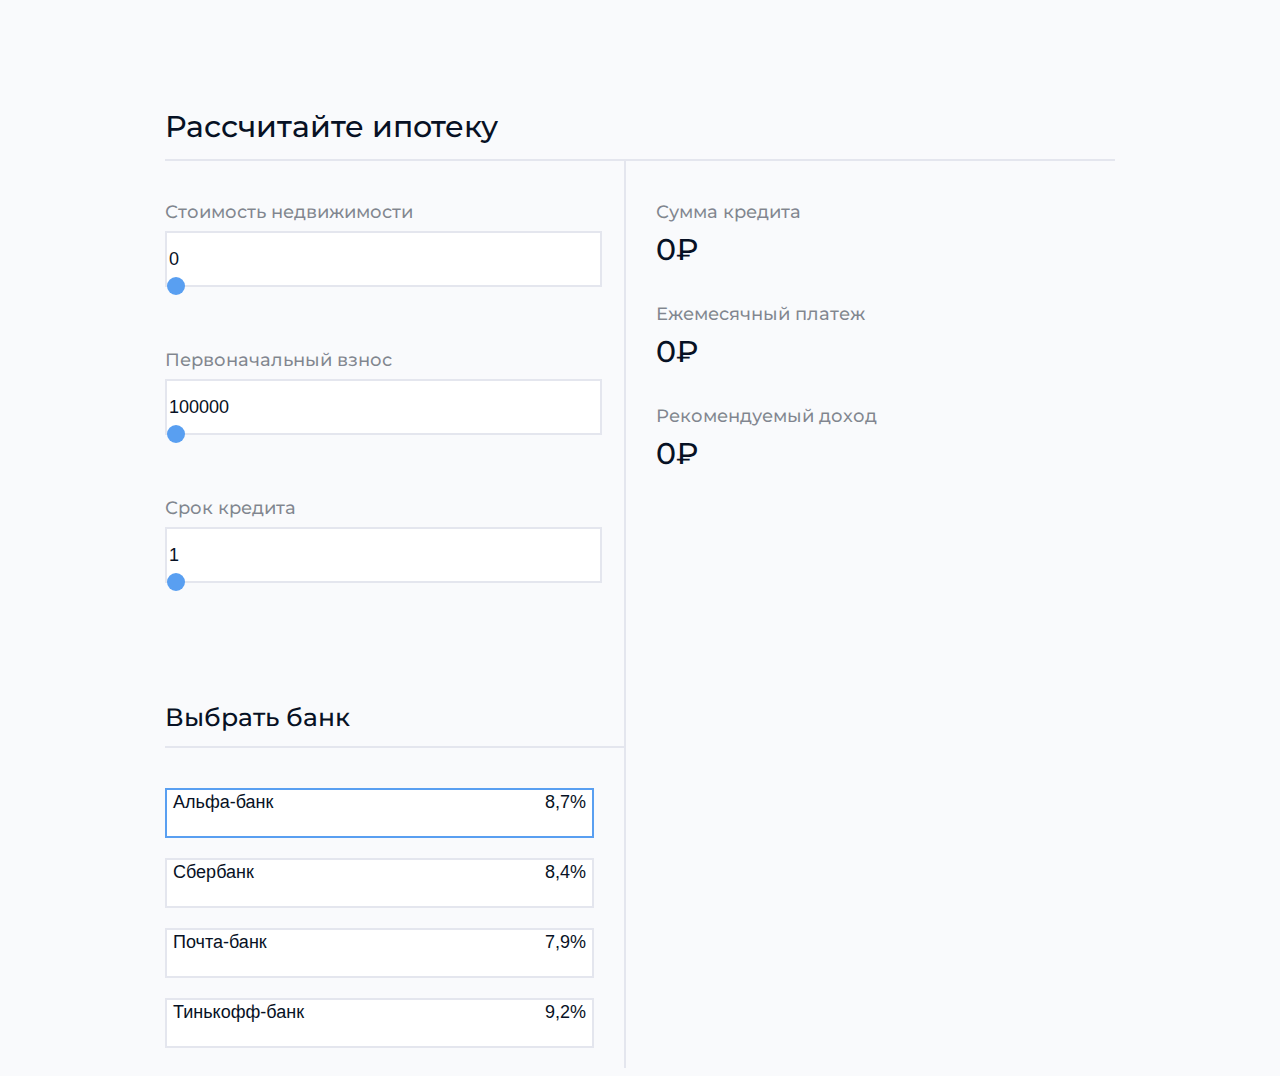
==== commit 645b81a7: "ytutytyuyt" ====
--- a/index.html
+++ b/index.html
@@ -2,125 +2,91 @@
 <html lang="en">
 <head>
     <meta charset="UTF-8">
-    <meta http-equiv="X-UA-Compatible" content="IE=edge">
     <meta name="viewport" content="width=device-width, initial-scale=1.0">
+    <meta http-equiv="X-UA-Compatible" content="ie=edge">
+    <link href="https://fonts.googleapis.com/css?family=Montserrat:400,500,600,700&display=swap" rel="stylesheet">
     <link rel="stylesheet" href="style.css">
-    <link href="https://fonts.googleapis.com/css2?family=Work+Sans:wght@400;500;600&display=swap" rel="stylesheet">
-    <link href="https://fonts.googleapis.com/css2?family=Poppins:wght@400;500;600&display=swap" rel="stylesheet">
-    <link rel="stylesheet" href="./libs/fontawesome/all.min.css">
-    <title>Document</title>
+    <title>Calculator</title>
 </head>
 <body>
-    <div class="row">
-        <ul>
-            <li>1</li>
-            <li>2</li>
-            <li>3</li>
-            <li>4</li>
-            <li>5</li>
-            <li>6</li>
-            <li>7</li>
-            <li>8</li>
-            <li>9</li>
-            <li>10</li>
-            <li>&darr;</li>
-        </ul>
-    </div>
-    <section>
-        <div class="container">
-            <div class="line"></div>
-            <h2 class="title">Призы</h2>
-            <div class="prize">
-                <div class="prize__item">
-                    <img src="./images/money1.jpg" alt="prize">
-                    <div class="prize__content">
-                        <p class="prize__name">100 участников<br>по <span class="font">5 000₽</span></p>
-                        <p class="prize__place">4-е место</p>
+    <div class="flex-wrapper">
+        <div class="calculator-content">
+            <div class="calculator-content-title">
+                <h1>Рассчитайте ипотеку</h1>
+            </div>
+            <div class="calculator-content-body">
+                <div class="calculator-content-body-left">
+                    <div class="calculator-content-body-left-inputs">
+                        <div class="input-wrapper">
+                            <div class="title">Стоимость недвижимости</div>
+                            <div class="input">
+                                <input type="number" id="total-cost" value="0">
+                            </div>
+                            <div class="input">
+                                <input type="range" min="0" max="10000000" id="total-cost-range" value="0" class="input-range">
+                            </div>
+                        </div>
+                        <div class="input-wrapper">
+                            <div class="title">Первоначальный взнос</div>
+                            <div class="input">
+                                <input type="number" id="an-initial-fee" value="0">
+                            </div>
+                            <div class="input">
+                                <input type="range" min="100000" max="10000000" id="an-initial-fee-range" value="0" class="input-range">
+                            </div>
+                        </div>
+                        <div class="input-wrapper">
+                            <div class="title">Срок кредита</div>
+                            <div class="input">
+                                <input type="number" id="credit-term" value="0">
+                            </div>
+                            <div class="input">
+                                <input type="range" min="1" max="20" id="credit-term-range" value="0" class="input-range">
+                            </div>
+                        </div>
+                    </div>
+                    <div class="calculator-content-title">
+                        <h2>Выбрать банк</h2>
+                    </div>
+                    <div class="calculator-content-body-left-btns">
+                        <button data-name="alfa" class="bank active">
+                            <div class="text">Альфа-банк</div>
+                            <div class="value">8,7%</div>
+                        </button>
+                        <button data-name="sberbank" class="bank">
+                            <div class="text">Сбербанк</div>
+                            <div class="value">8,4%</div>
+                        </button>
+                        <button data-name="pochta" class="bank">
+                            <div class="text">Почта-банк</div>
+                            <div class="value">7,9%</div>
+                        </button>
+                        <button data-name="tinkoff" class="bank">
+                            <div class="text">Тинькофф-банк</div>
+                            <div class="value">9,2%</div>
+                        </button>
                     </div>
                 </div>
-                <div class="prize__item">
-                    <img src="./images/money2.jpg" alt="prize">
-                    <div class="prize__content">
-                        <p class="prize__name"> <span class="font">1 000 000 </span>рублей</p>
-                        <p class="prize__place">2-е место</p>
-                    </div>
-                </div>
-                <div class="prize__item">
-                    <img src="./images/car.jpg" alt="prize">
-                    <div class="prize__content avto">
-                        <p class="prize__name"> <span class="font">Автомобиль</span></p>
-                        <p class="prize__place">1-е место</p>
-                    </div>
-                </div>
-                <div class="prize__item">
-                    <img src="./images/money3.jpg" alt="prize">
-                    <div class="prize__content">
-                        <p class="prize__name">10 участников<br>по  <span class="font">100 000 ₽</span></p>
-                        <p class="prize__place">3-е место</p>
-                    </div>
-                </div>
-                <div class="prize__item">
-                    <img src="./images/money4.jpg" alt="prize">
-                    <div class="prize__content">
-                        <p class="prize__name">1000 участников<br>по  <span class="font">1000₽</span></p>
-                        <p class="prize__place">5-е место</p>
+                <div class="calculator-content-body-right">
+                    <div class="final-results-wrapper">
+                        <div class="final-result-item">
+                            <div class="title">Сумма кредита</div>
+                            <div class="value" id="amount-of-credit">0<span>₽</span></div>
+                        </div>
+                        <div class="final-result-item">
+                            <div class="title">Ежемесячный платеж</div>
+                            <div class="value" id="monthly-payment">0<span>₽</span></div>
+                        </div>
+                        <div class="final-result-item">
+                            <div class="title">Рекомендуемый доход</div>
+                            <div class="value" id="recommended-income">0<span>₽</span></div>
+                        </div>
                     </div>
                 </div>
             </div>
-        </div>
-    </section>
-    <section hidden>
-        <div class="parent">
-            <div class="div1"> <h2><i class="fab fa-accessible-icon sss"></i>title 1</h2> Lorem ipsum dolor sit amet consectetur adipisicing elit. Pariatur tempora dolorum illum excepturi optio voluptas amet, natus, vitae fugiat, ducimus earum inventore aliquid nisi cumque expedita velit omnis unde quaerat?</div>
-            <div class="div2"> <img src="./images/moln.jpg" alt=""></div>
-            <img src="./images/moln.jpg" alt="" class="div2">
-            <div class="div3"> <h2><i class="fas fa-transgender sss"></i>title 2</h2>Lorem ipsum dolor sit amet consectetur adipisicing elit. Pariatur tempora dolorum illum excepturi optio voluptas amet, natus, vitae fugiat, ducimus earum inventore aliquid nisi cumque expedita velit omnis unde quaerat? </div>
-            <div class="div4"><img src="./images/car2.jpg" alt=""></div>
-            <div class="div5"><h2><i class="fas fa-menorah sss"></i>title 3</h2>Lorem ipsum dolor sit amet consectetur adipisicing elit. Pariatur tempora dolorum illum excepturi optio voluptas amet, natus, vitae fugiat, ducimus earum inventore aliquid nisi cumque expedita velit omnis unde quaerat? </div>
-            <div class="div6"><h2><i class="fas fa-user sss"></i>title 4</h2>Lorem ipsum dolor sit amet consectetur adipisicing elit. Pariatur tempora dolorum illum excepturi optio voluptas amet, natus, vitae fugiat, ducimus earum inventore aliquid nisi cumque expedita velit omnis unde quaerat? </div>
-            <div class="div7"><h2><i class="fab fa-watchman-monitoring sss"></i>title 5</h2>Lorem ipsum dolor sit amet consectetur adipisicing elit. Pariatur tempora dolorum illum excepturi optio voluptas amet, natus, vitae fugiat, ducimus earum inventore aliquid nisi cumque expedita velit omnis unde quaerat? </div>
-            <div class="div8"><img src="./images/car3.jpg" alt=""> </div>
-            </div>
-    </section>
-    <section class="conditions">
-        <div class="container">
-            <div class="line"></div>
-            <h2 class="title">Условия участия</h2>
-            <a href="https://www.google.com/">Условие участия</a>
-            <div class="form-wrapper">
-                <div class="form-wrapper__item">
-                <form class="form-for-card">
-                    <h3 class="form-title">Оплатите участие</h3>
-                    <input type="text" name="persoName" id="persoName" placeholder="Имя и Фамилия">
-                    <input type="text" name="cardNumber" id="cardNumber" placeholder="Номер карты">
-                    <div class="card-info">
-                        <input type="text" name="cardData" id="cardData" placeholder="Срок действия">
-                        <input type="text" name="cardCVV" id="cardCVV" placeholder="CVV код">
-                    </div>
-                    <input type="submit" value="Оплатить" class="submit">
-                </form>
-            </div>
-            <div class="form-wrapper__item">
-                <form class="form-for-card">
-                    <h3 class="form-title">Введите код</h3>
-                    <input type="text" name="persoCode" id="persoCode" placeholder="Код">
-                    <input type="file" name="persoFile" id="persoFile">
-                    <textarea name="review" id="review">Напишите отзыв</textarea>
-                    <input type="submit" value="Отправить" class="submitotpr">
-                </form>
-            </div>
-            </div>
-        </div>  
-    </section>
-    <section>
-        <div class="pseudo">
 
         </div>
-        <div class="menu-demo">
-            <div class="menu-demo__item">Главные</div>
-            <div class="menu-demo__item">О нас</div>
-            <div class="menu-demo__item contacts">Контакты</div>
-        </div>
-    </section>
+    </div>
+   <script src="main.js"></script> 
 </body>
-</html>+</html>
--- a/style.css
+++ b/style.css
@@ -1,304 +1,186 @@
-.container{
-    max-width: 1170px;
-    margin: auto;
-    height: 500px;
+html, body {
+    font-family: 'Montserrat', sans-serif;
+    background-color: #F9FAFC;
 }
-.line{
-    background: #44C793;
-    width: 200px;
-    height: 1px;
-    margin: auto;
+
+h1, h2 {
+    margin: 0;
+    padding: 0;
+    font-weight: 500;
+    font-size: 30px;
+    line-height: 37px;
+    color: #071124;
 }
-.title{
-    color:rgb(55,55,55);
-    font-size: 39px;
-    line-height: 48px;
-    text-align: center;
-    font-family: 'Work Sans', sans-serif;
-    font-weight: 600;
+
+h2 {
+    font-size: 25px;
+    line-height: 30px;
 }
-.prize{
+
+button {
+    border: none;
+    outline: none;
+}
+
+input[type='number'] {
+    -moz-appearance:textfield;
+}
+
+input[type='range'] {
+    width: 100%;
+}
+
+input[type=range] {
+  -webkit-appearance: none; 
+  width: 100%; 
+}
+ 
+input[type=range]::-webkit-slider-thumb {
+  -webkit-appearance: none;
+}
+ 
+input[type=range]:focus {
+  outline: none; 
+}
+ 
+input[type='range'] {
+    width: 100%;
+    -webkit-appearance: none;
+    background-color: #F9FAFC;
+}
+
+input[type='range']::-webkit-slider-thumb {
+    -webkit-appearance: none;
+    cursor: ew-resize;
+    width: 18px;
+    height: 18px;
+    border-radius: 50%;
+    background: #599FF1;
+    margin-top: -25px;
+}
+
+
+input::-webkit-outer-spin-button,
+input::-webkit-inner-spin-button {
+    -webkit-appearance: none;
+}
+
+.flex-wrapper {
+    display: flex;
+    justify-content: center;
+    width: 100%;
+}
+
+.calculator-content {
+    width: 100%;
+    max-width: 950px;
+    padding-top: 100px;
+}
+
+.calculator-content-title {
+    padding-bottom: 14px;
+    border-bottom: 2px solid #E4E6EE;
+}
+
+.calculator-content-body {
+    display: flex;
+}
+
+.calculator-content-body-left,
+.calculator-content-body-right {
+    width: 50%;
+    border-right: 2px solid #E4E6EE;
+    padding-top: 40px;
+}
+
+.calculator-content-body-right {
+    padding-right: 0;
+    padding-left: 30px;
+    border-right: none;
+}
+
+.calculator-content-body-left-inputs,
+.calculator-content-body-left-btns {
+    padding-right: 30px;
+}
+
+.calculator-content-body-left-inputs {
+    margin-bottom: 100px;
+}
+
+.input-wrapper {
+    margin-bottom: 43px;
+}
+
+.input-wrapper:last-child {
+    margin-bottom: 0;
+}
+
+.input-wrapper .title {
+    font-weight: 500;
+    font-size: 18px;
+    line-height: 22px;
+    color: rgba(7, 17, 36, 0.5);
+    margin-bottom: 8px;
+}
+
+.input-wrapper input[type="number"] {
+    width: 100%;
+    background-color: #ffffff;
+    border: 2px solid #E4E6EE;
+    height: 50px;
+    font-weight: 500;
+    font-size: 18px;
+    line-height: 22px;
+    color: #071124;
+}
+
+.calculator-content-body-left-btns {
+    padding-top: 40px;
+}
+
+.calculator-content-body-left-btns button {
+    width: 100%;
     display: flex;
     justify-content: space-between;
-    align-items: flex-end;
+    background: #FFFFFF;
+    border: 2px solid #E4E6EE;
+    height: 50px;
+    margin-bottom: 20px;
 }
-.prize__item{
-    box-shadow: 0px 0.858775px 8.58775px rgba(0, 0, 0, 0.1);
-    font-family: 'Work Sans', sans-serif;
 
+.calculator-content-body-left-btns button .text,
+.calculator-content-body-left-btns button .value {
+    font-weight: 500;
+    font-size: 18px;
+    line-height: 22px;
+    color: #071124;
 }
-.prize__item:nth-child(2n) img{
-    height: 207px;
+
+.final-result-item {
+    margin-bottom: 35px;
 }
-.prize__content{
-    text-align: center;
-    height: 95px;
-    transition: all 2s ease-in-out;
+
+
+.final-result-item:last-child {
+    margin-bottom: 0;
 }
-.prize__item img{
-    width: 202.52px;
-    height: 187.52px;
+
+.final-result-item .title {
+    font-weight: 500;
+    font-size: 18px;
+    line-height: 22px;
+    color: rgba(7, 17, 36, 0.5);
+    margin-bottom: 8px;
 }
-.prize__name{
+
+.final-result-item .value {
     font-weight: 500;
+    font-size: 30px;
+    line-height: 37px;
+    color: #071124;
 }
-.prize__place{
-    font-weight: 400;
-    margin: 0 0 15px;
+
+.bank.active {
+    border-color: #599FF1;
 }
-.font{
-    font-weight: 600;
-}
-.parent {
-    display: grid;
-    grid-template-columns: 1.5fr 1.6fr repeat(2, 1fr) 1.6fr;
-    grid-template-rows: 1fr repeat(2, 1.5fr) 1fr;
-    grid-column-gap: 0px;
-    grid-row-gap: 0px;
-    }
-    
-    .div1 { grid-area: 1 / 1 / 2 / 5; }
-    .div2 { grid-area: 1 / 5 / 2 / 6; }
-    .div3 { grid-area: 2 / 1 / 4 / 2; }
-    .div4 { grid-area: 2 / 2 / 3 / 3; }
-    .div5 { grid-area: 2 / 3 / 3 / 6; }
-    .div6 { grid-area: 3 / 2 / 4 / 6; }
-    .div7 { grid-area: 4 / 1 / 5 / 4; }
-    .div8 { grid-area: 4 / 4 / 5 / 6; }
-.parent div{
-    border: 5px solid;
-}
-.parent img{
-    margin-top: 10px;
-    width: 200px;
-    height: 180px;
-    display: block;
-    margin-left: auto;
-    margin-right: auto
-}
-.sss{
-    font-size: 36px;
-}
-.form-wrapper{
-    display: flex;
-    justify-content: space-between;
-}
-.conditions{
-    background-color: #ECF9F4;
-    padding: 70px 0;
-    min-height: 600px;
-}
-.form-title{
-    font-family: 'Poppins', sans-serif;
-    font-style: normal;
-    font-weight: 500;
-    font-size: 35.06px;
-    line-height: 59px;
-    margin: 0;
-}
-.form-wrapper__item{
-    flex-basis: 50%;
-    background-repeat: no-repeat;
-    padding: 0 10%;
-    background-size: 15%;
-}
-.form-wrapper__item:first-child{
-    background-image: url(./images/1.png);
-}
-.form-wrapper__item:last-child{
-    background-image: url(./images/2.png);
-}
-.form-for-card{
-    display: flex;
-    flex-direction: column;
-}
-input{
-    height: 40px;
-    margin-bottom: 10px;
-    border: 1px solid rgba(123, 123, 123, 1);
-    color: rgba(123, 123, 123, 1);
-    border-radius: 10px;
-    background-color: #ECF9F4;
-    padding: 0 10px;
-    font-family: 'Poppins', sans-serif;
-    font-style: normal;
-    font-weight: normal;
-    font-size: 16px;
-    line-height: 24px;
-}
-.submit{
-    background-color: #44C793;
-    cursor: pointer;
-    box-shadow: 0px 1px 4px rgba(0, 0, 0, 0.1);
-    color: #fff;
-    font-family: 'Poppins', sans-serif;
-    font-style: normal;
-    font-weight: 600;
-    font-size: 18.7527px;
-    line-height: 28px;
-}
-.submit:hover{
-    background-color: aqua;
-    border-radius: 50px;
-    font-weight: bold;
-}
-.submitotpr{
-    display: inline-block;
-  vertical-align: middle;
-  transform: perspective(1px) translateZ(0);
-  box-shadow: 0 0 1px rgba(0, 0, 0, 0);
-  transition-duration: 0.3s;
-  transition-property: transform;
-  background-color: brown;
-  margin: 10px;
-}
-.submitotpr:hover, .submitotpr:focus, .submitotpr:active{
-    transform: rotate(4deg);
-}
-.avto{
-    position: relative;
-    overflow: hidden;
-    transform: perspective(1px) translateZ(0);
-    transition-property: color;
-    transition-duration: 0.3s;
-}
-.avto::before{
-content: "";
-  position: absolute;
-  z-index: -1;
-  top: 0;
-  left: 0;
-  right: 0;
-  bottom: 0;
-  background: #e1e1e1;
-  border-radius: 100%;
-  transform: scale(2);
-  transition-property: transform;
-  transition-duration: 0.3s;
-  transition-timing-function: ease-out;
-}
-.avto:hover, .avto:focus, .avto:active {
-    color: white;
-  }
-  .avto:hover:before, .avto:focus:before, .avto:active:before {
-    transform: scale(0);
-  }
-a{
-    text-decoration: none;
-    color: rgb(241, 135, 135);
-}
-a:visited{
-    text-decoration: none;
-    color: rgb(218, 103, 202);
-}
-.prize__content:hover{
-    background-color: antiquewhite;
-    border: 3px solid #44C793;
-
-}
-.card-info{
-    display: flex;
-    justify-content: space-between;
-}
-.card-info input:first-child{
-    width: 60%;
-}
-.card-info input:last-child{
-    width: 25%;
-}
-#review{
-    resize: none;
-    width: 364px;
-    height: 100px;
-}
-.otpr{
-    margin-top: 10px;
-}
-.row{
-    width: 50px;
-    background-color: #44C793;
-    color: #fff;
-    padding: 2px 0;
-    position: absolute;
-    top: -233px;
-    right: 50px;
-    transition: top 0.5s ease-in-out;
-}
-.row ul{
-    list-style: none;
-    padding: 0;
-}
-.row ul li{
-    text-align: center;
-    padding: 2px 0;
-}
-.row:hover{
-    top: 0;
-}
-.pseudo{
-    width: 100px;
-    height: 150px;
-    background-color: #4db5df;
-    position: relative;
-}
-.pseudo::after{
-    content: '';
-    position: absolute;
-    top: 0;
-    bottom: 0;
-    left: 0;
-    right: 0;
-    background-color: aqua;
-    transform: scale(0);
-    transition: all 0.5s ease-in-out;
-}
-.pseudo:hover::after{
-    transform: scale(1);
-}
-.menu-demo{
-    display: flex;
-    font-size: 20px;
-}
-.menu-demo__item{
-    margin: 10px;
-    position: relative;
-    padding: 2px;
-}
-.menu-demo__item::after{
-    content: '';
-    position: absolute;
-    width: 100%;
-    height: 2px;
-    background-color: aquamarine;
-    bottom: 0;
-    left: 0;
-    opacity: 0;
-}
-.menu-demo__item:hover::after{
-    opacity: 1;
-}
-.contacts{
-    display: inline-block;
-  vertical-align: middle;
-  transform: perspective(1px) translateZ(0);
-  box-shadow: 0 0 1px rgba(0, 0, 0, 0);
-  position: relative;
-  overflow: hidden;
-}
-.contacts:before {
-    content: "";
-    position: absolute;
-    z-index: -1;
-    left: 51%;
-    right: 51%;
-    top: 0;
-    background: #2098D1;
-    height: 4px;
-    transition-property: left, right;
-    transition-duration: 0.3s;
-    transition-timing-function: ease-out;
-  }
-  .contacts:hover:before, .contacts:focus:before, .contacts:active:before {
-    left: 0;
-    right: 0;
-  }